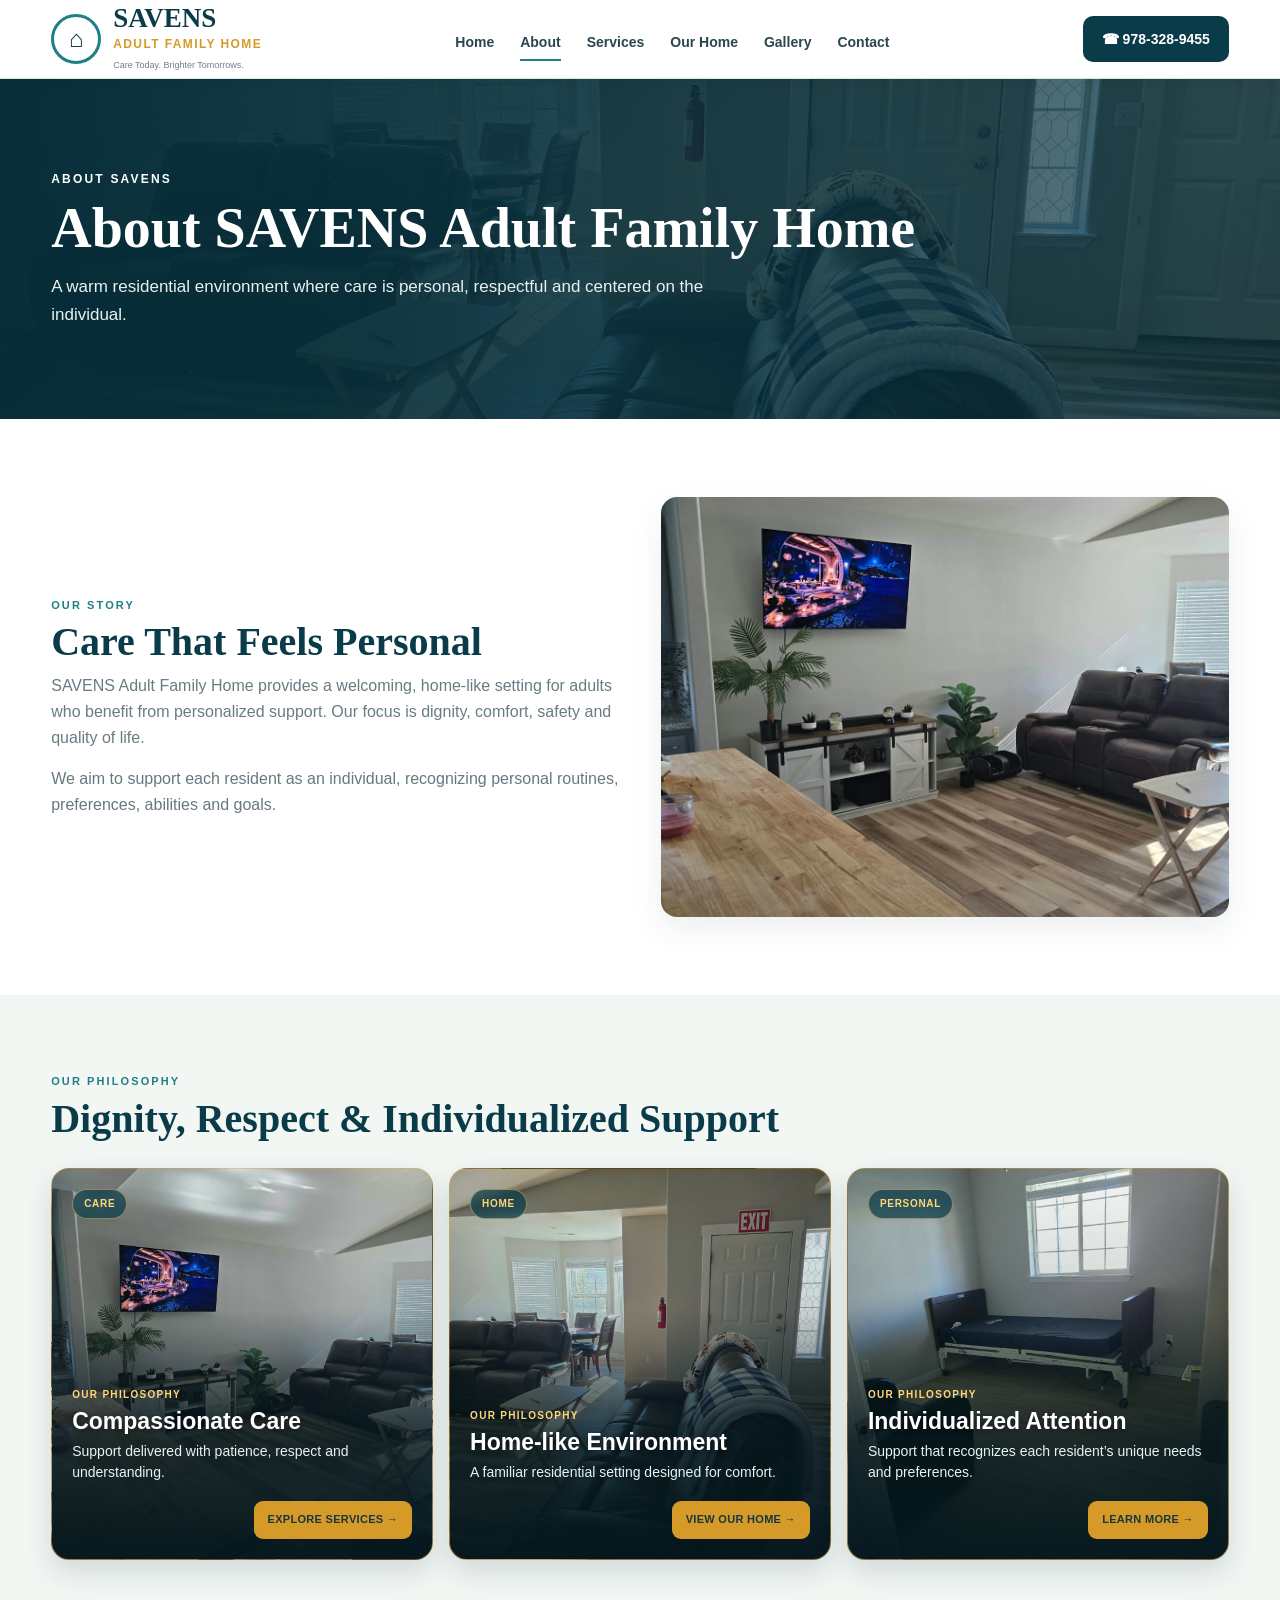
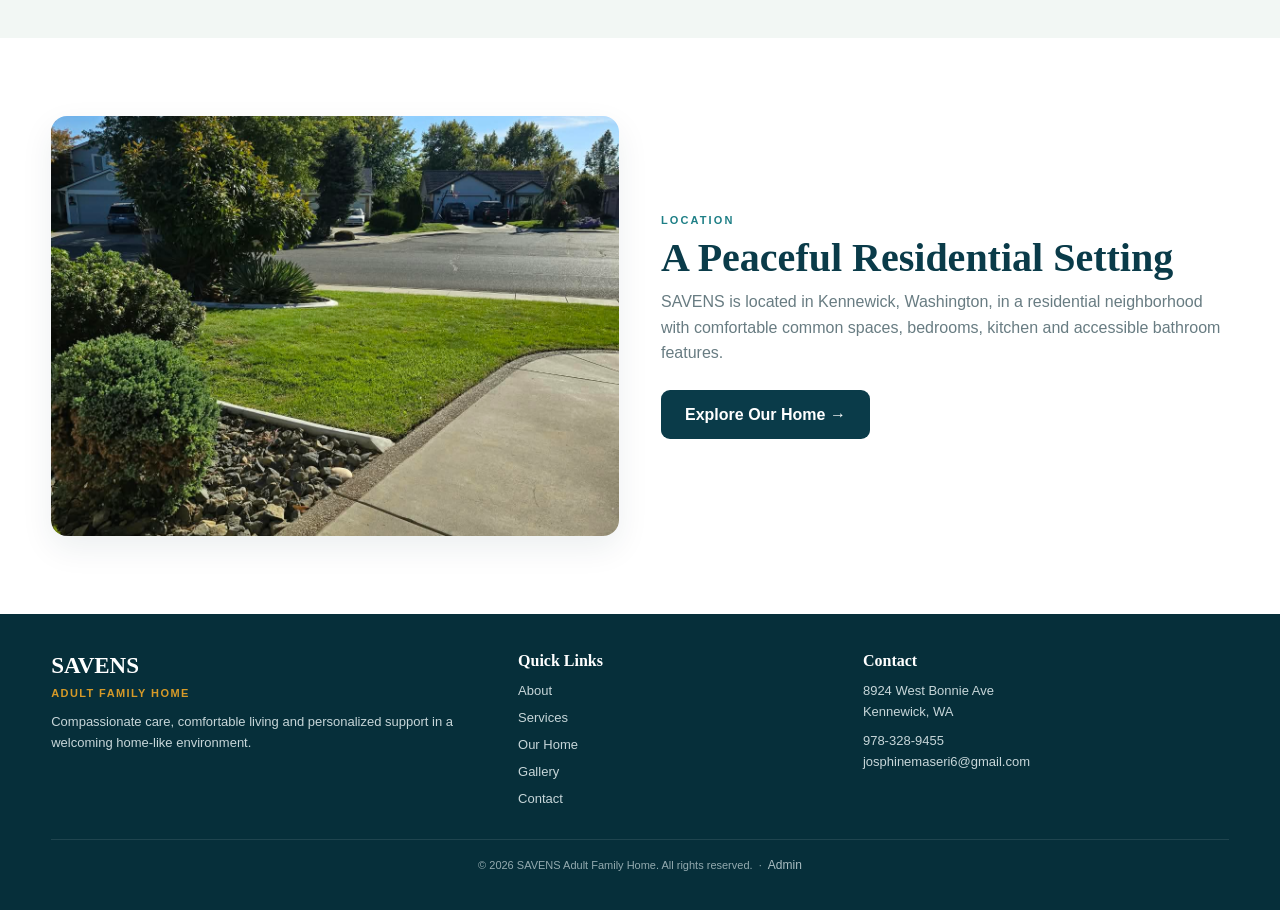
==== about.html @ 9e2a3fd5 "Add files via upload" ====
<!DOCTYPE html><html lang="en"><head><meta charset="UTF-8"><meta name="viewport" content="width=device-width,initial-scale=1.0"><title>About | SAVENS Adult Family Home</title><meta name="description" content="SAVENS Adult Family Home in Kennewick, Washington."><link rel="stylesheet" href="style.css"></head><body><header class="site-header"><div class="container navbar"><a class="brand" href="index.html"><div class="brand-mark">⌂</div><div><strong>SAVENS</strong><span>ADULT FAMILY HOME</span><small>Care Today. Brighter Tomorrows.</small></div></a><button class="menu-btn" id="menuBtn" aria-label="Open menu">☰</button><nav class="main-nav" id="mainNav"><a href="index.html" class="">Home</a><a href="about.html" class="active">About</a><a href="services.html" class="">Services</a><a href="our-home.html" class="">Our Home</a><a href="gallery.html" class="">Gallery</a><a href="contact.html" class="">Contact</a></nav><a class="call-btn" href="tel:+19783289455">☎ 978-328-9455</a></div></header>
<section class="page-hero"><img src="images/living-room-wide.jpg" alt="SAVENS living area"><div class="container"><div class="kicker">ABOUT SAVENS</div><h1>About SAVENS Adult Family Home</h1><p>A warm residential environment where care is personal, respectful and centered on the individual.</p></div></section>
<section class="section"><div class="container grid-2"><div><div class="eyebrow">Our Story</div><h2>Care That Feels Personal</h2><p class="lead">SAVENS Adult Family Home provides a welcoming, home-like setting for adults who benefit from personalized support. Our focus is dignity, comfort, safety and quality of life.</p><p style="margin-top:16px;color:#65797f">We aim to support each resident as an individual, recognizing personal routines, preferences, abilities and goals.</p></div><div class="photo-card"><img src="images/living-room-main.jpg" alt="Living room"></div></div></section>
<section class="section section-soft"><div class="container"><div class="eyebrow">Our Philosophy</div><h2>Dignity, Respect & Individualized Support</h2>
<div class="ticket-card-grid three">

  <a class="ticket-photo-card" href="services.html"
     style="background-image:url('images/living-room-main.jpg')">
    <div class="ticket-card-overlay">
      <div class="ticket-badge">CARE</div>
      <div class="ticket-content">
        <span class="ticket-kicker">OUR PHILOSOPHY</span>
        <h3>Compassionate Care</h3>
        <p>Support delivered with patience, respect and understanding.</p>
      </div>
      <span class="ticket-button">EXPLORE SERVICES →</span>
    </div>
  </a>

  <a class="ticket-photo-card" href="our-home.html"
     style="background-image:url('images/living-room-wide.jpg')">
    <div class="ticket-card-overlay">
      <div class="ticket-badge">HOME</div>
      <div class="ticket-content">
        <span class="ticket-kicker">OUR PHILOSOPHY</span>
        <h3>Home-like Environment</h3>
        <p>A familiar residential setting designed for comfort.</p>
      </div>
      <span class="ticket-button">VIEW OUR HOME →</span>
    </div>
  </a>

  <a class="ticket-photo-card" href="about.html"
     style="background-image:url('images/private-room.jpg')">
    <div class="ticket-card-overlay">
      <div class="ticket-badge">PERSONAL</div>
      <div class="ticket-content">
        <span class="ticket-kicker">OUR PHILOSOPHY</span>
        <h3>Individualized Attention</h3>
        <p>Support that recognizes each resident’s unique needs and preferences.</p>
      </div>
      <span class="ticket-button">LEARN MORE →</span>
    </div>
  </a>

</div></div></section>
<section class="section"><div class="container grid-2"><div class="photo-card"><img src="images/neighborhood.jpg" alt="Neighborhood"></div><div><div class="eyebrow">Location</div><h2>A Peaceful Residential Setting</h2><p class="lead">SAVENS is located in Kennewick, Washington, in a residential neighborhood with comfortable common spaces, bedrooms, kitchen and accessible bathroom features.</p><div class="actions"><a class="btn btn-dark" href="our-home.html">Explore Our Home →</a></div></div></div></section>
<footer><div class="container"><div class="footer-grid"><div><strong>SAVENS</strong><div class="accent">ADULT FAMILY HOME</div><p style="margin-top:10px">Compassionate care, comfortable living and personalized support in a welcoming home-like environment.</p></div><div class="footer-links"><strong style="font-size:16px;margin-bottom:8px">Quick Links</strong><a href="about.html">About</a><a href="services.html">Services</a><a href="our-home.html">Our Home</a><a href="gallery.html">Gallery</a><a href="contact.html">Contact</a></div><div><strong style="font-size:16px;margin-bottom:8px">Contact</strong><p>8924 West Bonnie Ave<br>Kennewick, WA</p><p style="margin-top:8px"><a href="tel:+19783289455">978-328-9455</a></p><p><a href="mailto:josphinemaseri6@gmail.com">josphinemaseri6@gmail.com</a></p></div></div><div class="footer-bottom">© 2026 SAVENS Adult Family Home. All rights reserved. &nbsp;·&nbsp; <a class="admin-link" href="admin.html">Admin</a></div></div></footer><script src="script.js"></script></body></html>
---- style.css ----
:root{--navy:#0a3b49;--navy2:#062f3a;--teal:#1e7f86;--mint:#e2f3eb;--gold:#d69a28;--cream:#fbf8f1;--soft:#f2f7f4;--ink:#1e3b44;--muted:#687c82;--line:#dce6e3;--white:#fff;--shadow:0 12px 32px rgba(14,50,59,.08)}
*{box-sizing:border-box;margin:0;padding:0}html{scroll-behavior:smooth}body{font-family:Arial,Helvetica,sans-serif;color:var(--ink);background:#fff;line-height:1.6}img{display:block;width:100%}a{text-decoration:none;color:inherit}.container{width:min(1180px,92%);margin:auto}
.site-header{position:sticky;top:0;z-index:1000;background:rgba(255,255,255,.98);border-bottom:1px solid var(--line);box-shadow:0 2px 12px rgba(0,0,0,.04)}.navbar{min-height:78px;display:flex;align-items:center;justify-content:space-between;gap:22px}.brand{display:flex;align-items:center;gap:12px}.brand-mark{width:50px;height:50px;border:3px solid var(--teal);border-radius:50%;display:grid;place-items:center;color:var(--navy);font-size:24px}.brand strong{display:block;font-family:Georgia,serif;color:var(--navy);font-size:27px;line-height:1}.brand span{display:block;color:var(--gold);font-size:12px;font-weight:900;letter-spacing:1.4px;margin-top:3px}.brand small{display:block;color:#708087;font-size:9px;margin-top:4px}.main-nav{display:flex;align-items:center;gap:26px}.main-nav a{font-size:14px;font-weight:800;color:#29464f;position:relative;padding:28px 0 22px}.main-nav a:after{content:"";position:absolute;left:0;right:0;bottom:14px;height:2px;background:var(--teal);transform:scaleX(0);transition:.2s}.main-nav a:hover:after,.main-nav a.active:after{transform:scaleX(1)}.call-btn{background:var(--navy);color:#fff;padding:12px 19px;border-radius:10px;font-size:14px;font-weight:800;white-space:nowrap}.menu-btn{display:none;border:0;background:transparent;font-size:29px;color:var(--navy);cursor:pointer}
.hero{position:relative;min-height:545px;overflow:hidden;background:#d7e7e2}.hero>img{position:absolute;inset:0;height:100%;object-fit:cover}.hero:after{content:"";position:absolute;inset:0;background:linear-gradient(90deg,rgba(7,49,61,.97) 0%,rgba(7,54,66,.90) 34%,rgba(7,54,66,.44) 58%,rgba(7,54,66,.05) 100%)}.hero-inner{position:relative;z-index:2;min-height:545px;display:flex;align-items:center}.hero-copy{width:min(600px,100%);color:#fff;padding:65px 0}.kicker{font-size:12px;letter-spacing:2.2px;font-weight:900;text-transform:uppercase;margin-bottom:11px}.kicker span{color:var(--gold)}.hero h1,.page-hero h1{font-family:Georgia,serif;font-size:56px;line-height:1.02;margin-bottom:16px}.hero h1 em{font-style:normal;color:var(--gold)}.hero p{font-size:18px;color:#eef6f7;max-width:520px}.hero-location{font-weight:800;margin-top:10px}.actions{display:flex;gap:14px;flex-wrap:wrap;margin-top:24px}.btn{display:inline-flex;align-items:center;justify-content:center;min-height:48px;padding:12px 24px;border-radius:9px;font-weight:800}.btn-gold{background:var(--gold);color:#173a44}.btn-outline{border:2px solid rgba(255,255,255,.9);color:#fff}.btn-dark{background:var(--navy);color:#fff}.hero-points{display:flex;gap:24px;flex-wrap:wrap;margin-top:30px}.hero-point{display:flex;align-items:center;gap:9px;font-size:13px;font-weight:800;line-height:1.15}.hero-point i{font-style:normal;width:42px;height:42px;border:2px solid rgba(255,255,255,.75);border-radius:50%;display:grid;place-items:center}
.page-hero{position:relative;min-height:340px;display:flex;align-items:center;color:#fff;overflow:hidden;background:var(--navy)}.page-hero img{position:absolute;inset:0;height:100%;object-fit:cover;opacity:.5}.page-hero:after{content:"";position:absolute;inset:0;background:linear-gradient(90deg,rgba(6,45,56,.97),rgba(6,45,56,.75),rgba(6,45,56,.25))}.page-hero .container{position:relative;z-index:2}.page-hero p{max-width:680px;font-size:17px;color:#e8f1f2}
.section{padding:78px 0}.section-soft{background:var(--soft)}.section-cream{background:var(--cream)}.eyebrow{font-size:11px;letter-spacing:2.1px;color:var(--teal);font-weight:900;text-transform:uppercase;margin-bottom:6px}h2{font-family:Georgia,serif;color:var(--navy);font-size:40px;line-height:1.08;margin-bottom:10px}.lead{color:var(--muted);font-size:16px;max-width:740px}
.grid-2{display:grid;grid-template-columns:1fr 1fr;gap:42px;align-items:center}.grid-3{display:grid;grid-template-columns:repeat(3,1fr);gap:18px}.grid-4{display:grid;grid-template-columns:repeat(4,1fr);gap:16px}.card{border:1px solid var(--line);background:#fff;border-radius:14px;padding:23px;box-shadow:var(--shadow)}.card h3{color:var(--navy);font-size:18px;margin:10px 0 6px}.card p{font-size:14px;color:#6b7d83}.icon{width:44px;height:44px;border-radius:50%;background:var(--mint);display:grid;place-items:center}.photo-card{overflow:hidden;border-radius:16px;box-shadow:var(--shadow)}.photo-card img{height:420px;object-fit:cover}.photo-grid{display:grid;grid-template-columns:repeat(3,1fr);gap:14px;margin-top:28px}.photo-grid figure{background:#fff;border:1px solid var(--line);border-radius:12px;overflow:hidden;box-shadow:0 6px 18px rgba(15,55,63,.05)}.photo-grid img{height:240px;object-fit:cover}.photo-grid figcaption{padding:10px 12px;font-size:13px;font-weight:800;color:#38545c}
.preview-grid{display:grid;grid-template-columns:repeat(5,1fr);gap:10px;margin-top:24px}.preview-grid figure{background:#fff;border:1px solid var(--line);border-radius:10px;overflow:hidden}.preview-grid img{height:175px;object-fit:cover}.preview-grid figcaption{text-align:center;padding:8px;font-size:12px;font-weight:800}
.service-list{display:grid;gap:18px;margin-top:28px}.service-row{display:grid;grid-template-columns:290px 1fr;gap:26px;align-items:center;background:#fff;border:1px solid var(--line);border-radius:14px;overflow:hidden;box-shadow:var(--shadow)}.service-row img{height:220px;object-fit:cover}.service-row .copy{padding:22px 26px 22px 0}.service-row h3{color:var(--navy);font-size:22px;margin-bottom:7px}.service-row p{color:#65797f}
.cta{background:var(--navy);color:#fff;padding:48px 0}.cta .container{display:flex;justify-content:space-between;gap:30px;align-items:center}.cta h2{color:#fff;margin:0;font-size:34px}.cta p{color:#dbe8ea;max-width:640px}
.contact-wrap{display:grid;grid-template-columns:.8fr 1.2fr}.contact-info{background:#0a4350;color:#fff;padding:58px max(5%,calc((100vw - 1180px)/2)) 58px 5%}.contact-info h2{color:#fff}.contact-info p{color:#d8e5e7;margin-bottom:22px}.contact-line{display:flex;gap:10px;margin:13px 0;align-items:flex-start}.contact-form{background:#f5faf8;padding:58px 5%}.form-row{display:grid;grid-template-columns:1fr 1fr;gap:12px}.form-group{margin-bottom:12px}label{display:block;font-size:11px;font-weight:800;color:#50666d;margin-bottom:4px}input,textarea{width:100%;padding:12px;border:1px solid #d5e1de;border-radius:6px;background:#fff;font:inherit}textarea{min-height:120px;resize:vertical}.submit{width:100%;border:0;background:var(--teal);color:#fff;padding:13px;border-radius:7px;font-weight:800;cursor:pointer}.map{margin-top:18px;border-radius:12px;overflow:hidden;border:1px solid var(--line);height:250px}.map iframe{width:100%;height:100%;border:0}
footer{background:var(--navy2);color:#d6e4e6;padding:34px 0}.footer-grid{display:grid;grid-template-columns:1.4fr 1fr 1.2fr;gap:40px}footer strong{display:block;color:#fff;font-family:Georgia,serif;font-size:23px}footer .accent{color:var(--gold);font-size:11px;font-weight:900;letter-spacing:1.4px}footer p,footer a{font-size:13px;color:#c7d6d9}.footer-links a{display:block;margin:6px 0}.footer-bottom{margin-top:24px;padding-top:16px;border-top:1px solid rgba(255,255,255,.1);font-size:11px;text-align:center;color:#93aaaf}
@media(max-width:900px){.menu-btn{display:block}.call-btn{display:none}.main-nav{display:none;position:absolute;top:78px;left:0;right:0;background:#fff;padding:10px 5%;flex-direction:column;align-items:stretch;gap:0;box-shadow:0 10px 20px rgba(0,0,0,.08)}.main-nav.open{display:flex}.main-nav a{padding:13px 0;border-bottom:1px solid #edf2ef}.main-nav a:after{display:none}.hero{min-height:650px}.hero-inner{min-height:650px;align-items:flex-end}.hero:after{background:linear-gradient(0deg,rgba(7,49,61,.98) 0%,rgba(7,49,61,.96) 48%,rgba(7,49,61,.25) 78%)}.hero-copy{padding:270px 0 45px}.hero h1,.page-hero h1{font-size:44px}.grid-2,.contact-wrap{grid-template-columns:1fr}.grid-3,.grid-4,.preview-grid,.photo-grid{grid-template-columns:repeat(2,1fr)}.service-row{grid-template-columns:1fr}.service-row .copy{padding:0 22px 22px}.cta .container{display:block}.cta .btn{margin-top:18px}.footer-grid{grid-template-columns:1fr}}
@media(max-width:560px){.brand small{display:none}.brand strong{font-size:23px}.brand span{font-size:10px}.hero h1,.page-hero h1{font-size:37px}h2{font-size:32px}.actions{flex-direction:column}.actions .btn{width:100%}.grid-3,.grid-4,.preview-grid,.photo-grid,.form-row{grid-template-columns:1fr}.preview-grid img,.photo-grid img{height:230px}}


/* ===== Interactive navigation cards and image lightbox ===== */
.interactive-card{
  cursor:pointer;
  transition:transform .22s ease, box-shadow .22s ease, border-color .22s ease, background .22s ease;
}
.interactive-card:hover{
  transform:translateY(-5px);
  box-shadow:0 16px 34px rgba(14,50,59,.12);
  border-color:rgba(30,127,134,.38);
}
.interactive-card:focus-visible{
  outline:3px solid var(--gold);
  outline-offset:4px;
}
.card-action{
  display:inline-block;
  margin-top:12px;
  color:var(--teal);
  font-size:12px;
  font-weight:800;
}
.why-section{background:var(--navy);color:#fff}
.why-eyebrow{color:#8fdabf}
.why-title{color:#fff}
.why-lead{color:#dbe8ea;max-width:760px}
.why-grid{display:grid;grid-template-columns:repeat(4,1fr);gap:18px;margin-top:30px}
.why-card{
  border:1px solid rgba(255,255,255,.15);
  background:rgba(255,255,255,.07);
  border-radius:14px;
  padding:26px;
}
.why-card:hover{background:rgba(255,255,255,.11)}
.why-card h3{font-size:18px;margin:10px 0 6px;color:#fff}
.why-card p{font-size:14px;color:#d7e5e8}
.why-card .card-action{color:#9de2c8}
.why-icon{font-size:22px}
.image-open{
  position:relative;
  width:100%;
  border:0;
  padding:0;
  background:transparent;
  cursor:zoom-in;
  display:block;
}
.image-open img{width:100%}
.image-zoom{
  position:absolute;
  right:10px;
  bottom:10px;
  background:rgba(6,47,58,.88);
  color:#fff;
  padding:7px 10px;
  border-radius:18px;
  font-size:11px;
  font-weight:800;
}
.lightbox{
  position:fixed;
  inset:0;
  z-index:5000;
  display:none;
  align-items:center;
  justify-content:center;
  padding:24px;
  background:rgba(3,22,27,.92);
}
.lightbox.open{display:flex}
.lightbox-dialog{position:relative;max-width:min(1100px,94vw);max-height:90vh}
.lightbox img{max-width:100%;max-height:80vh;object-fit:contain;border-radius:10px}
.lightbox-caption{color:#fff;text-align:center;margin-top:10px;font-weight:700}
.lightbox-close,.lightbox-prev,.lightbox-next{
  position:absolute;
  border:0;
  background:rgba(255,255,255,.94);
  color:var(--navy);
  width:44px;height:44px;border-radius:50%;
  font-size:22px;font-weight:800;cursor:pointer;
}
.lightbox-close{right:0;top:-54px}
.lightbox-prev{left:-58px;top:46%}
.lightbox-next{right:-58px;top:46%}
.admin-link{opacity:.85;font-size:12px}
@media(max-width:900px){.why-grid{grid-template-columns:repeat(2,1fr)}}
@media(max-width:560px){
  .why-grid{grid-template-columns:1fr}
  .lightbox-prev{left:4px}.lightbox-next{right:4px}
}


/* ===== Full-photo clickable SAVENS cards ===== */
.service-photo-grid{
  display:grid;
  grid-template-columns:repeat(2,minmax(0,1fr));
  gap:16px;
  margin-top:24px;
}
.service-photo-card,
.why-photo-card{
  position:relative;
  display:block;
  min-height:280px;
  border-radius:16px;
  overflow:hidden;
  background-size:cover;
  background-position:center;
  border:1px solid rgba(12,59,73,.14);
  box-shadow:0 10px 30px rgba(10,45,54,.10);
  text-decoration:none;
  color:#fff;
  isolation:isolate;
  transition:transform .25s ease,box-shadow .25s ease,border-color .25s ease;
}
.service-photo-card::before,
.why-photo-card::before{
  content:"";
  position:absolute;
  inset:0;
  background:linear-gradient(
    180deg,
    rgba(5,31,38,.04) 10%,
    rgba(5,31,38,.32) 48%,
    rgba(4,27,34,.92) 100%
  );
  z-index:-1;
}
.service-photo-card:hover,
.why-photo-card:hover{
  transform:translateY(-5px);
  box-shadow:0 18px 38px rgba(10,45,54,.18);
  border-color:rgba(214,154,40,.60);
}
.service-photo-card:focus-visible,
.why-photo-card:focus-visible{
  outline:3px solid var(--gold);
  outline-offset:4px;
}
.service-photo-overlay,
.why-photo-overlay{
  min-height:280px;
  padding:24px;
  display:flex;
  flex-direction:column;
  justify-content:flex-end;
  gap:8px;
}
.service-photo-kicker,
.why-photo-kicker{
  color:#ffd777;
  font-size:10px;
  letter-spacing:1.4px;
  font-weight:900;
}
.service-photo-card h3,
.why-photo-card h3{
  color:#fff;
  font-size:20px;
  line-height:1.18;
  margin:0;
  text-shadow:0 1px 4px rgba(0,0,0,.35);
}
.service-photo-card p,
.why-photo-card p{
  color:#eef6f7;
  font-size:13px;
  line-height:1.5;
  max-width:95%;
}
.service-photo-link{
  display:inline-flex;
  align-items:center;
  margin-top:4px;
  color:#fff;
  font-size:12px;
  font-weight:900;
  letter-spacing:.2px;
}
.why-photo-grid{
  display:grid;
  grid-template-columns:repeat(4,minmax(0,1fr));
  gap:16px;
  margin-top:30px;
}
.why-photo-card{
  min-height:320px;
}
.why-photo-overlay{
  min-height:320px;
}
@media(max-width:900px){
  .service-photo-grid{grid-template-columns:1fr 1fr}
  .why-photo-grid{grid-template-columns:1fr 1fr}
}
@media(max-width:560px){
  .service-photo-grid,
  .why-photo-grid{grid-template-columns:1fr}
  .service-photo-card,
  .service-photo-overlay,
  .why-photo-card,
  .why-photo-overlay{min-height:300px}
}


/* ===== Ticket-style full-photo SAVENS cards ===== */
.ticket-card-grid{
  display:grid;
  gap:16px;
  margin-top:28px;
}
.ticket-card-grid.three{
  grid-template-columns:repeat(3,minmax(0,1fr));
}
.ticket-photo-card{
  position:relative;
  display:block;
  min-height:390px;
  overflow:hidden;
  border-radius:18px;
  background-size:cover;
  background-position:center;
  color:#fff;
  text-decoration:none;
  border:1px solid rgba(214,154,40,.38);
  box-shadow:0 12px 28px rgba(7,38,45,.14);
  isolation:isolate;
  transition:transform .25s ease,box-shadow .25s ease,border-color .25s ease;
}
.ticket-photo-card::before{
  content:"";
  position:absolute;
  inset:0;
  background:
    linear-gradient(
      180deg,
      rgba(5,24,30,.04) 0%,
      rgba(5,24,30,.18) 36%,
      rgba(5,24,30,.84) 70%,
      rgba(5,24,30,.98) 100%
    );
  z-index:-1;
}
.ticket-photo-card:hover{
  transform:translateY(-6px);
  box-shadow:0 20px 42px rgba(7,38,45,.22);
  border-color:rgba(214,154,40,.75);
}
.ticket-photo-card:focus-visible{
  outline:3px solid var(--gold);
  outline-offset:4px;
}
.ticket-card-overlay{
  min-height:390px;
  padding:20px;
  display:flex;
  flex-direction:column;
  justify-content:flex-end;
}
.ticket-badge{
  align-self:flex-start;
  margin-bottom:auto;
  padding:6px 11px;
  border-radius:999px;
  border:1px solid rgba(255,215,119,.45);
  background:rgba(10,59,73,.72);
  color:#ffd777;
  font-size:10px;
  font-weight:900;
  letter-spacing:.7px;
  backdrop-filter:blur(3px);
}
.ticket-content{
  margin-top:120px;
}
.ticket-kicker{
  display:block;
  color:#ffd777;
  font-size:10px;
  font-weight:900;
  letter-spacing:1.3px;
  margin-bottom:5px;
}
.ticket-photo-card h3{
  color:#fff;
  font-size:23px;
  line-height:1.15;
  margin:0 0 7px;
  text-shadow:0 2px 6px rgba(0,0,0,.42);
}
.ticket-photo-card p{
  color:#e9f2f3;
  font-size:14px;
  line-height:1.5;
  margin:0;
}
.ticket-button{
  align-self:flex-end;
  margin-top:18px;
  padding:10px 14px;
  border-radius:9px;
  background:var(--gold);
  color:#163740;
  font-size:11px;
  font-weight:900;
  letter-spacing:.3px;
}
@media(max-width:900px){
  .ticket-card-grid.three{grid-template-columns:1fr 1fr}
}
@media(max-width:560px){
  .ticket-card-grid.three{grid-template-columns:1fr}
  .ticket-photo-card,.ticket-card-overlay{min-height:360px}
}
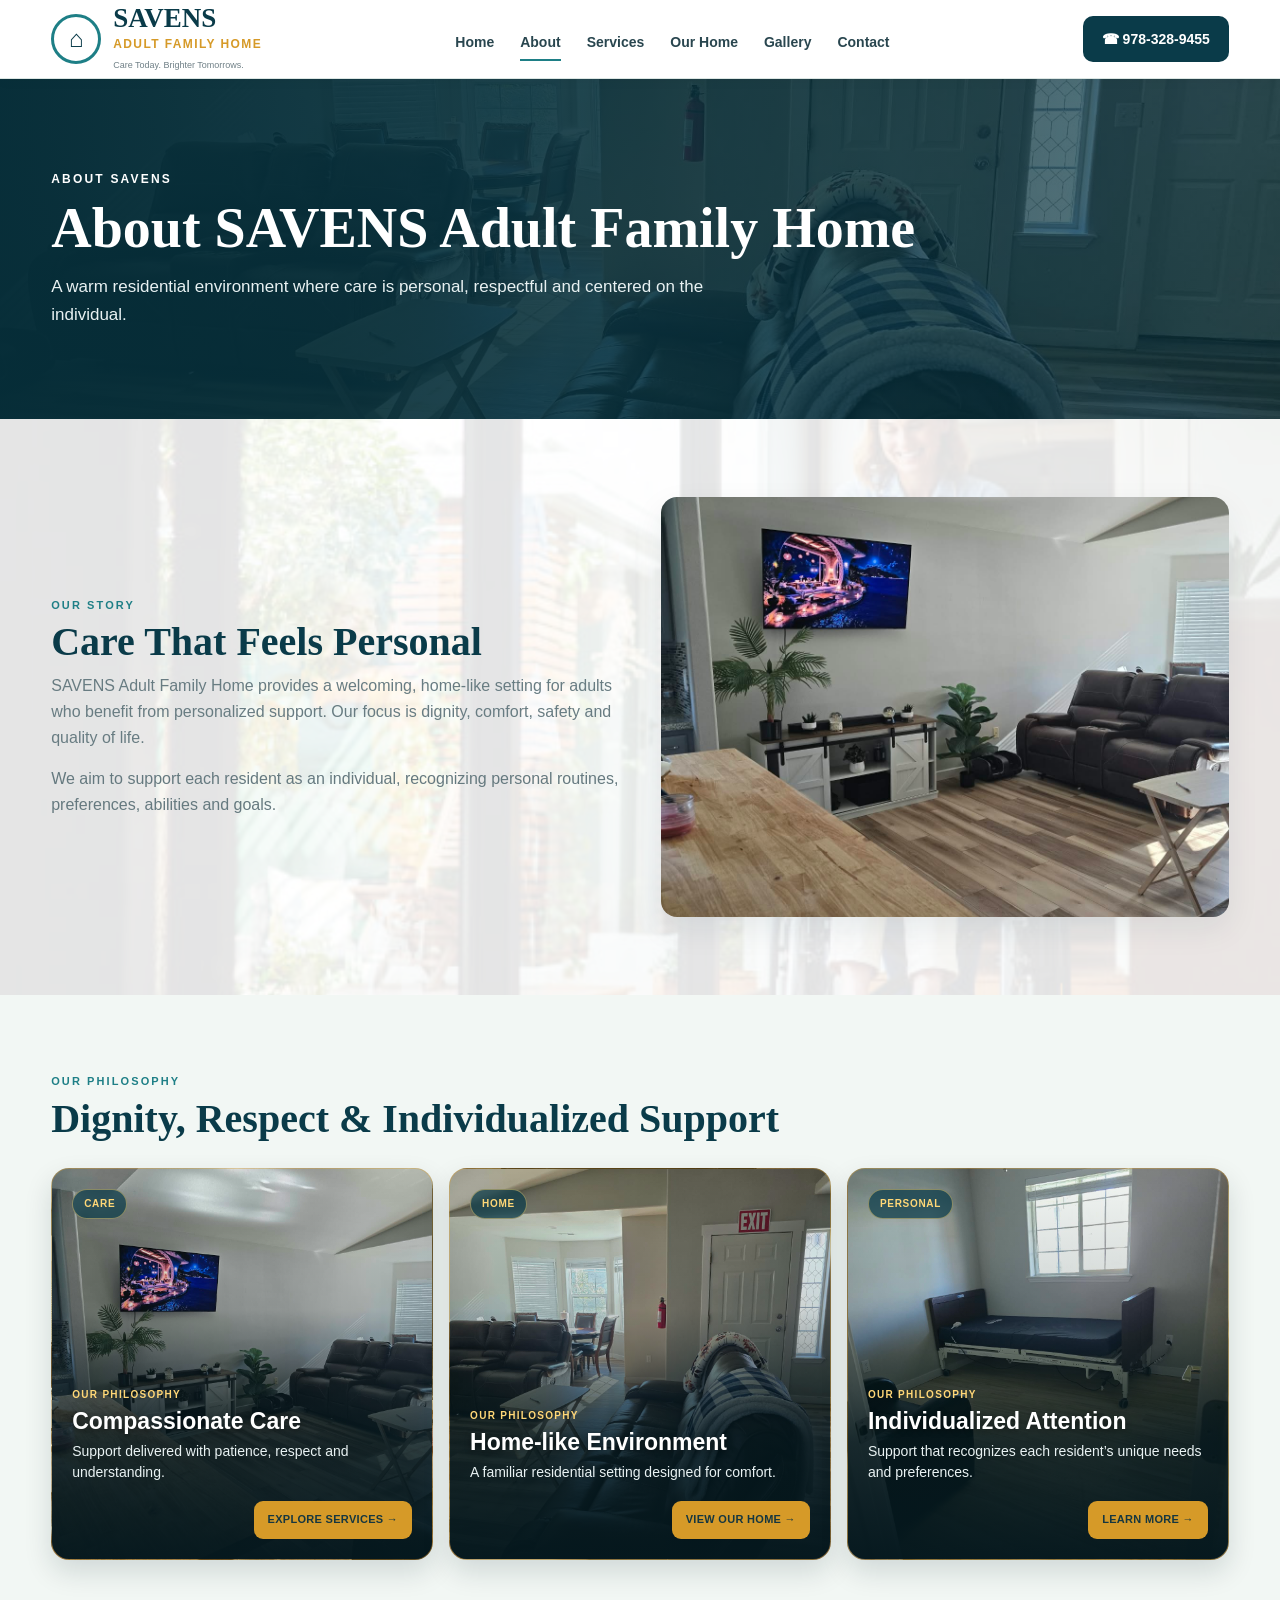
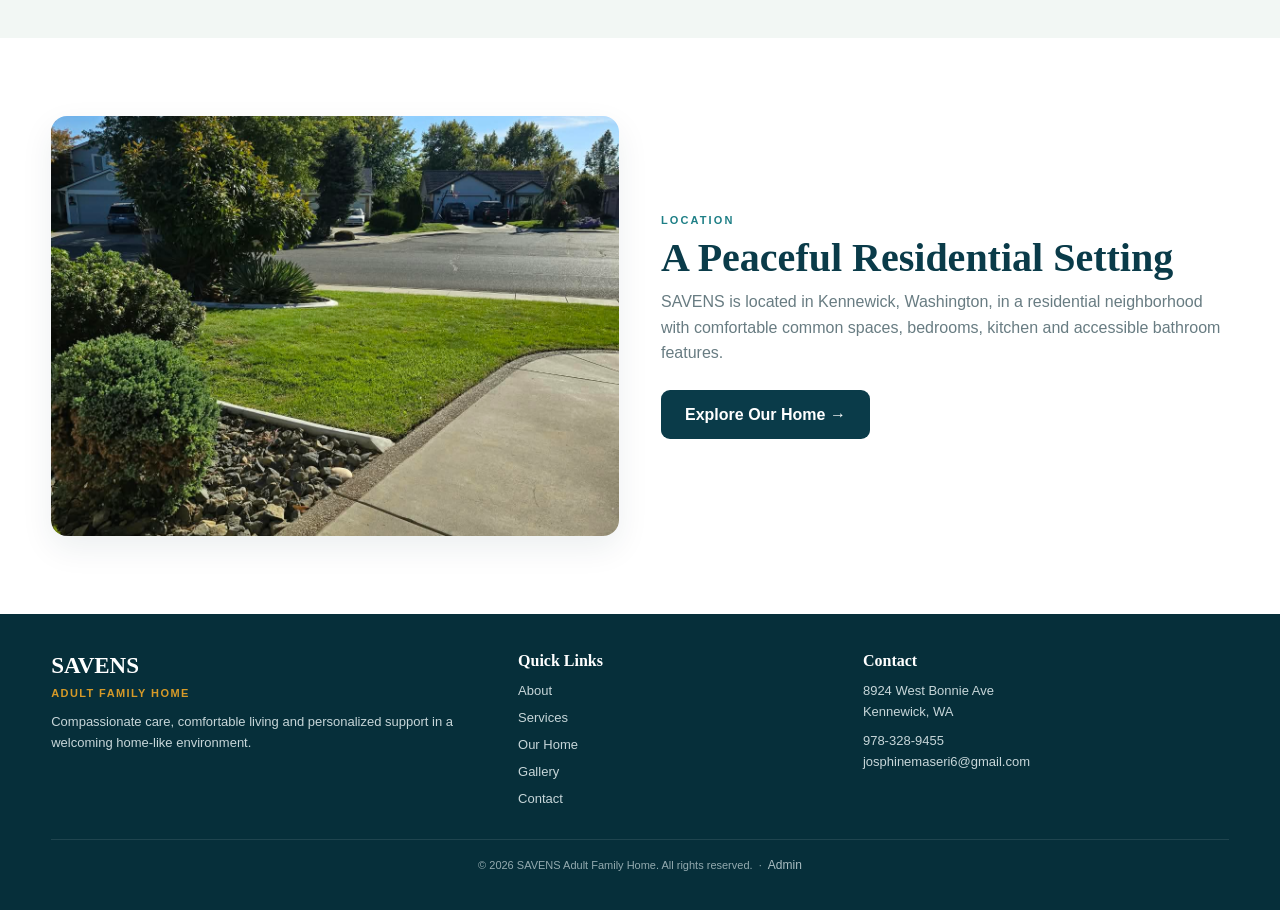
==== commit 99a1d192: "Add files via upload" ====
--- a/about.html
+++ b/about.html
@@ -1,6 +1,6 @@
 <!DOCTYPE html><html lang="en"><head><meta charset="UTF-8"><meta name="viewport" content="width=device-width,initial-scale=1.0"><title>About | SAVENS Adult Family Home</title><meta name="description" content="SAVENS Adult Family Home in Kennewick, Washington."><link rel="stylesheet" href="style.css"></head><body><header class="site-header"><div class="container navbar"><a class="brand" href="index.html"><div class="brand-mark">⌂</div><div><strong>SAVENS</strong><span>ADULT FAMILY HOME</span><small>Care Today. Brighter Tomorrows.</small></div></a><button class="menu-btn" id="menuBtn" aria-label="Open menu">☰</button><nav class="main-nav" id="mainNav"><a href="index.html" class="">Home</a><a href="about.html" class="active">About</a><a href="services.html" class="">Services</a><a href="our-home.html" class="">Our Home</a><a href="gallery.html" class="">Gallery</a><a href="contact.html" class="">Contact</a></nav><a class="call-btn" href="tel:+19783289455">☎ 978-328-9455</a></div></header>
 <section class="page-hero"><img src="images/living-room-wide.jpg" alt="SAVENS living area"><div class="container"><div class="kicker">ABOUT SAVENS</div><h1>About SAVENS Adult Family Home</h1><p>A warm residential environment where care is personal, respectful and centered on the individual.</p></div></section>
-<section class="section"><div class="container grid-2"><div><div class="eyebrow">Our Story</div><h2>Care That Feels Personal</h2><p class="lead">SAVENS Adult Family Home provides a welcoming, home-like setting for adults who benefit from personalized support. Our focus is dignity, comfort, safety and quality of life.</p><p style="margin-top:16px;color:#65797f">We aim to support each resident as an individual, recognizing personal routines, preferences, abilities and goals.</p></div><div class="photo-card"><img src="images/living-room-main.jpg" alt="Living room"></div></div></section>
+<section class="section photo-bg-section" style="background-image:url('images/care-wheelchair.jpg')"><div class="container grid-2"><div><div class="eyebrow">Our Story</div><h2>Care That Feels Personal</h2><p class="lead">SAVENS Adult Family Home provides a welcoming, home-like setting for adults who benefit from personalized support. Our focus is dignity, comfort, safety and quality of life.</p><p style="margin-top:16px;color:#65797f">We aim to support each resident as an individual, recognizing personal routines, preferences, abilities and goals.</p></div><div class="photo-card"><img src="images/living-room-main.jpg" alt="Living room"></div></div></section>
 <section class="section section-soft"><div class="container"><div class="eyebrow">Our Philosophy</div><h2>Dignity, Respect & Individualized Support</h2>
 <div class="ticket-card-grid three">
 
--- a/style.css
+++ b/style.css
@@ -328,3 +328,35 @@
   .ticket-card-grid.three{grid-template-columns:1fr}
   .ticket-photo-card,.ticket-card-overlay{min-height:360px}
 }
+
+
+/* ===== Care-photo section backgrounds ===== */
+.photo-bg-section{
+  position:relative;
+  isolation:isolate;
+  background-size:cover;
+  background-position:center;
+  background-repeat:no-repeat;
+}
+.photo-bg-section::before{
+  content:"";
+  position:absolute;
+  inset:0;
+  background:rgba(255,255,255,.88);
+  z-index:-1;
+}
+.photo-bg-section.soft-overlay::before{
+  background:rgba(242,247,244,.90);
+}
+.photo-bg-section.dark-overlay::before{
+  background:rgba(7,49,61,.78);
+}
+.photo-bg-section.dark-overlay h2,
+.photo-bg-section.dark-overlay h3,
+.photo-bg-section.dark-overlay .lead,
+.photo-bg-section.dark-overlay p{
+  color:#fff;
+}
+.photo-bg-section.dark-overlay .eyebrow{
+  color:#9de2c8;
+}
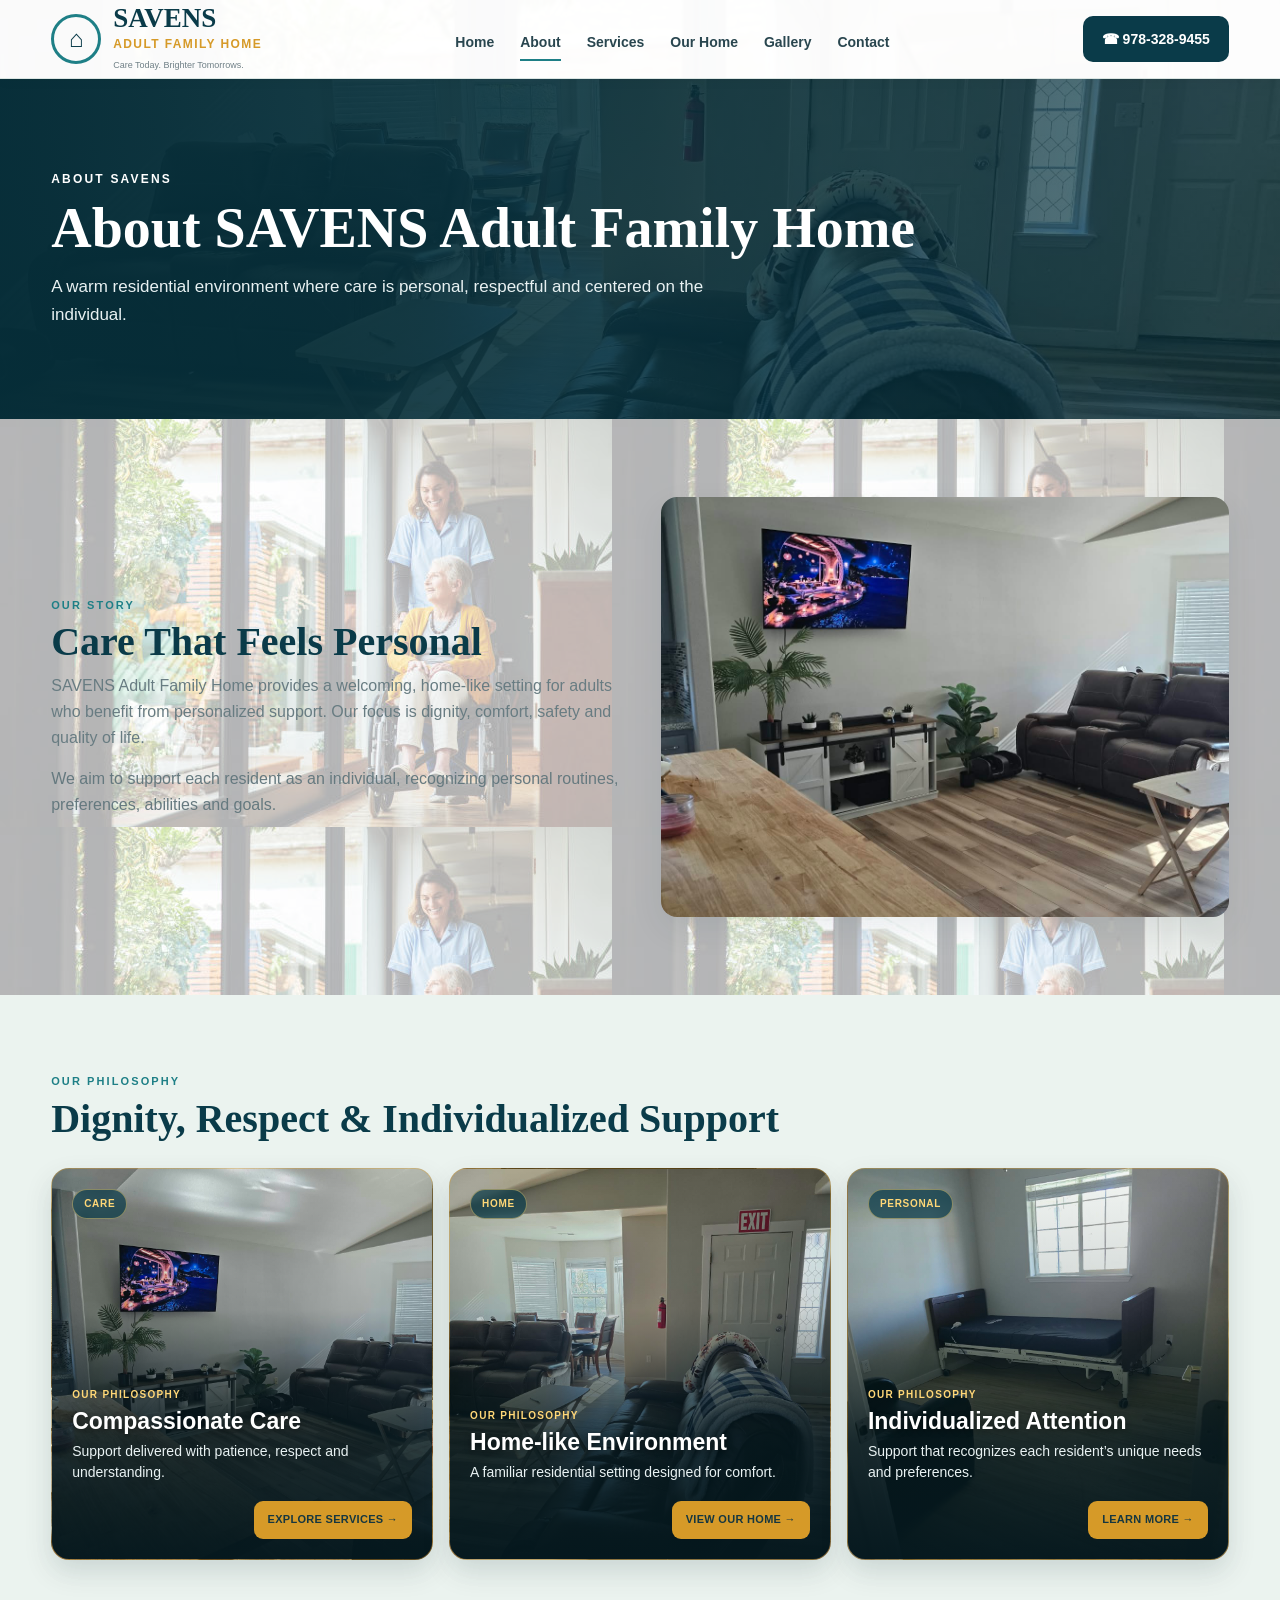
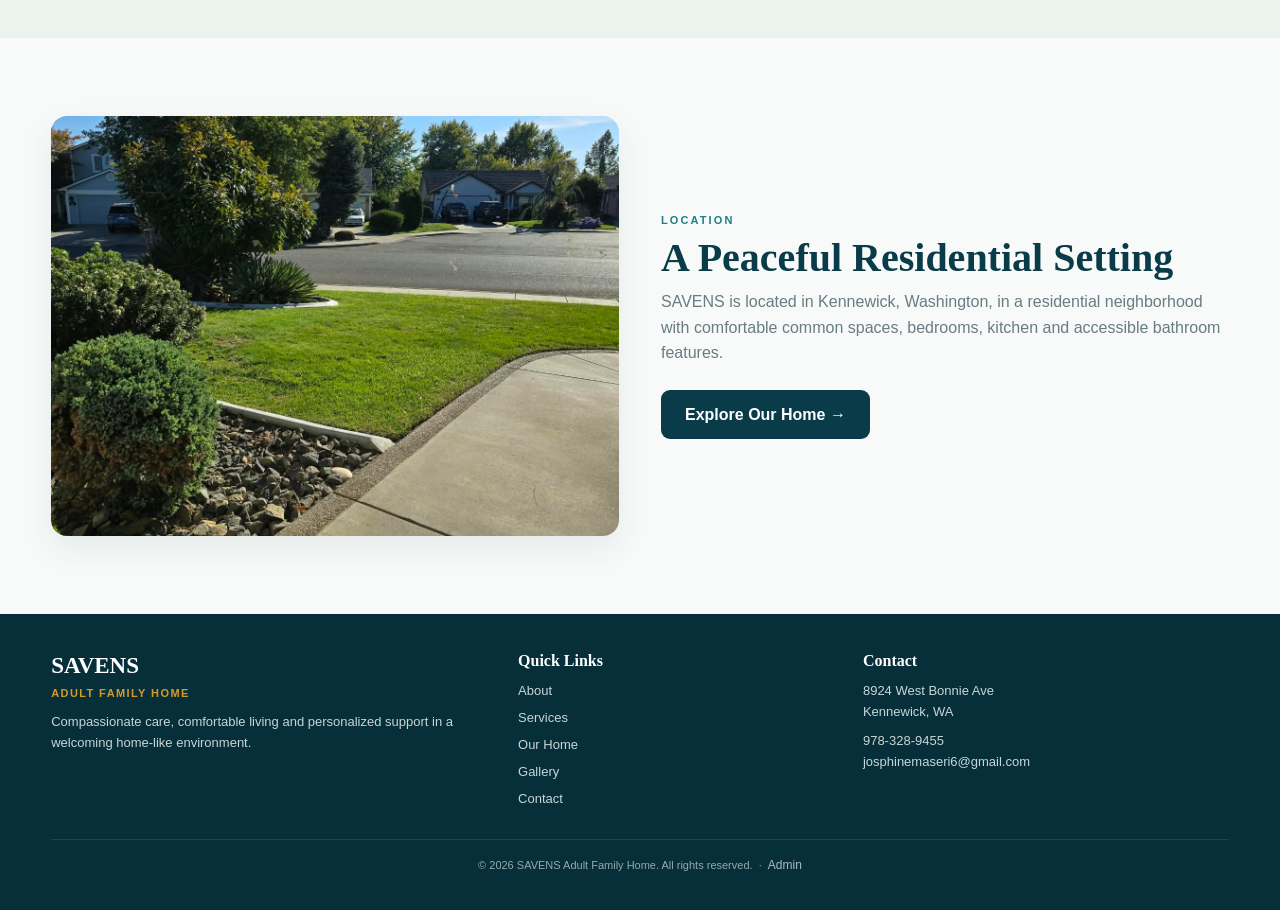
==== commit a87f5ccd: "Add files via upload" ====
--- a/about.html
+++ b/about.html
@@ -1,4 +1,4 @@
-<!DOCTYPE html><html lang="en"><head><meta charset="UTF-8"><meta name="viewport" content="width=device-width,initial-scale=1.0"><title>About | SAVENS Adult Family Home</title><meta name="description" content="SAVENS Adult Family Home in Kennewick, Washington."><link rel="stylesheet" href="style.css"></head><body><header class="site-header"><div class="container navbar"><a class="brand" href="index.html"><div class="brand-mark">⌂</div><div><strong>SAVENS</strong><span>ADULT FAMILY HOME</span><small>Care Today. Brighter Tomorrows.</small></div></a><button class="menu-btn" id="menuBtn" aria-label="Open menu">☰</button><nav class="main-nav" id="mainNav"><a href="index.html" class="">Home</a><a href="about.html" class="active">About</a><a href="services.html" class="">Services</a><a href="our-home.html" class="">Our Home</a><a href="gallery.html" class="">Gallery</a><a href="contact.html" class="">Contact</a></nav><a class="call-btn" href="tel:+19783289455">☎ 978-328-9455</a></div></header>
+<!DOCTYPE html><html lang="en"><head><meta charset="UTF-8"><meta name="viewport" content="width=device-width,initial-scale=1.0"><title>About | SAVENS Adult Family Home</title><meta name="description" content="SAVENS Adult Family Home in Kennewick, Washington."><link rel="stylesheet" href="style.css"></head><body class="about-bg"><header class="site-header"><div class="container navbar"><a class="brand" href="index.html"><div class="brand-mark">⌂</div><div><strong>SAVENS</strong><span>ADULT FAMILY HOME</span><small>Care Today. Brighter Tomorrows.</small></div></a><button class="menu-btn" id="menuBtn" aria-label="Open menu">☰</button><nav class="main-nav" id="mainNav"><a href="index.html" class="">Home</a><a href="about.html" class="active">About</a><a href="services.html" class="">Services</a><a href="our-home.html" class="">Our Home</a><a href="gallery.html" class="">Gallery</a><a href="contact.html" class="">Contact</a></nav><a class="call-btn" href="tel:+19783289455">☎ 978-328-9455</a></div></header>
 <section class="page-hero"><img src="images/living-room-wide.jpg" alt="SAVENS living area"><div class="container"><div class="kicker">ABOUT SAVENS</div><h1>About SAVENS Adult Family Home</h1><p>A warm residential environment where care is personal, respectful and centered on the individual.</p></div></section>
 <section class="section photo-bg-section" style="background-image:url('images/care-wheelchair.jpg')"><div class="container grid-2"><div><div class="eyebrow">Our Story</div><h2>Care That Feels Personal</h2><p class="lead">SAVENS Adult Family Home provides a welcoming, home-like setting for adults who benefit from personalized support. Our focus is dignity, comfort, safety and quality of life.</p><p style="margin-top:16px;color:#65797f">We aim to support each resident as an individual, recognizing personal routines, preferences, abilities and goals.</p></div><div class="photo-card"><img src="images/living-room-main.jpg" alt="Living room"></div></div></section>
 <section class="section section-soft"><div class="container"><div class="eyebrow">Our Philosophy</div><h2>Dignity, Respect & Individualized Support</h2>
--- a/style.css
+++ b/style.css
@@ -360,3 +360,64 @@
 .photo-bg-section.dark-overlay .eyebrow{
   color:#9de2c8;
 }
+
+
+/* ===== FULL-PAGE SAVENS PHOTO BACKGROUNDS ===== */
+body.home-bg,
+body.about-bg,
+body.services-bg,
+body.homecare-bg,
+body.gallery-bg,
+body.contact-bg{
+  background-size:cover;
+  background-position:center;
+  background-repeat:no-repeat;
+  background-attachment:fixed;
+}
+body.home-bg{background-image:url('images/care-outdoor.jpg')}
+body.about-bg{background-image:url('images/care-wheelchair.jpg')}
+body.services-bg{background-image:url('images/care-team.jpg')}
+body.homecare-bg{background-image:url('images/care-wheelchair.jpg')}
+body.gallery-bg{background-image:url('images/care-outdoor.jpg')}
+body.contact-bg{background-image:url('images/care-team.jpg')}
+
+/* Remove the large plain-white page bands and let the photo show through. */
+body.home-bg .section,
+body.about-bg .section,
+body.services-bg .section,
+body.homecare-bg .section,
+body.gallery-bg .section,
+body.contact-bg .section{
+  background:rgba(245,249,247,.78);
+  backdrop-filter:blur(1px);
+}
+body.home-bg .section-soft,
+body.about-bg .section-soft,
+body.services-bg .section-soft,
+body.homecare-bg .section-soft,
+body.gallery-bg .section-soft,
+body.contact-bg .section-soft{
+  background:rgba(230,240,235,.80);
+}
+body.home-bg .section-cream,
+body.about-bg .section-cream,
+body.services-bg .section-cream,
+body.homecare-bg .section-cream,
+body.gallery-bg .section-cream,
+body.contact-bg .section-cream{
+  background:rgba(250,245,234,.80);
+}
+
+/* Existing special photo sections should be slightly more transparent so the image is obvious. */
+.photo-bg-section::before{background:rgba(255,255,255,.66)}
+.photo-bg-section.soft-overlay::before{background:rgba(238,246,242,.70)}
+
+/* Keep individual text/content cards readable without creating giant white page blocks. */
+.card,
+.photo-grid figure,
+.preview-grid figure{
+  background:rgba(255,255,255,.92);
+}
+.contact-form{
+  background:rgba(245,250,248,.82);
+}
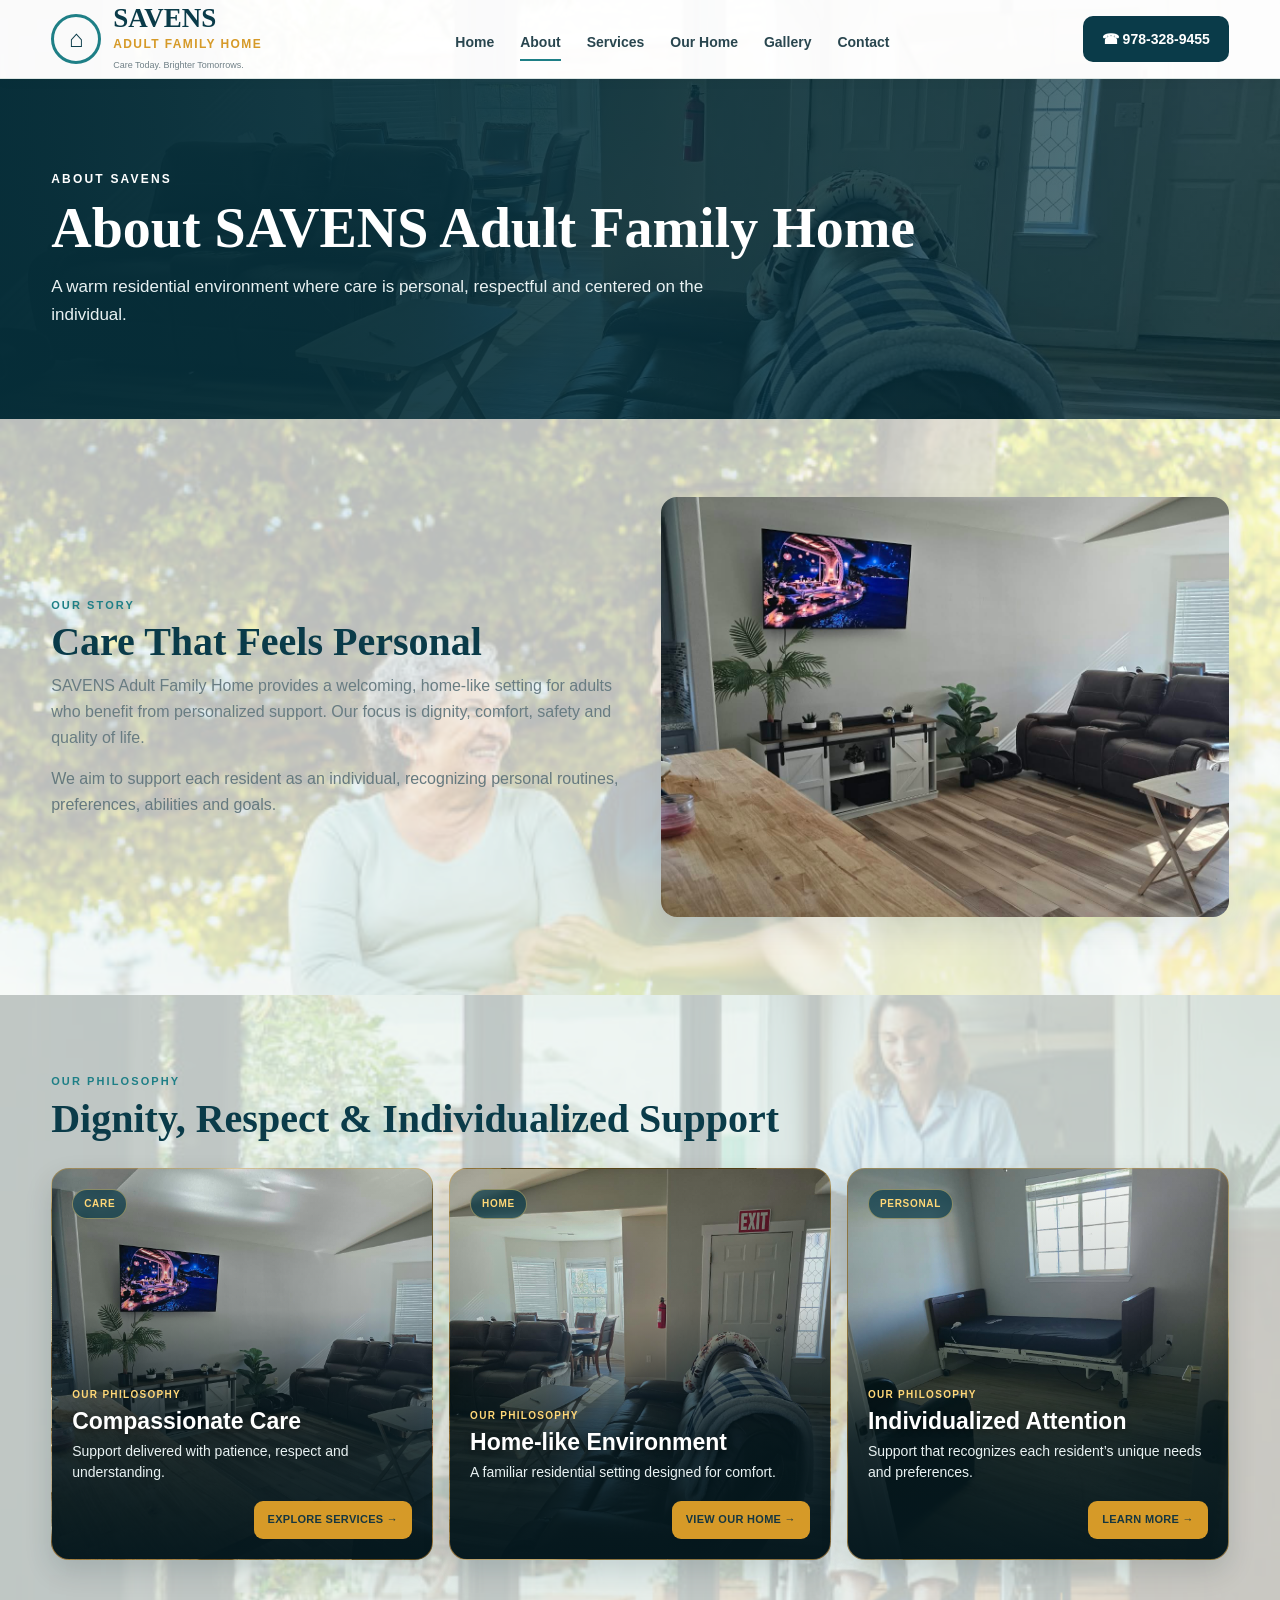
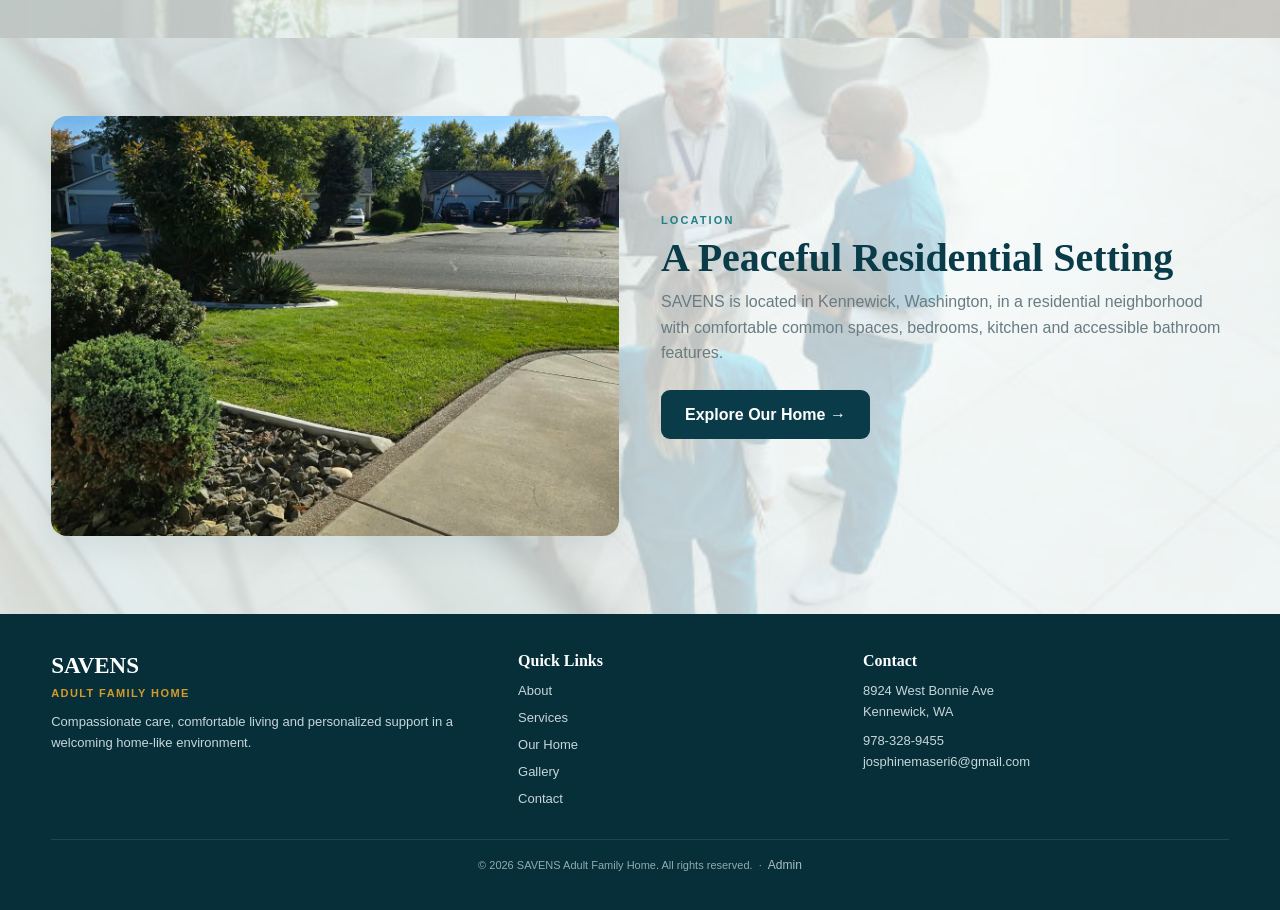
==== commit 80c530ec: "Add files via upload" ====
--- a/about.html
+++ b/about.html
@@ -1,7 +1,7 @@
 <!DOCTYPE html><html lang="en"><head><meta charset="UTF-8"><meta name="viewport" content="width=device-width,initial-scale=1.0"><title>About | SAVENS Adult Family Home</title><meta name="description" content="SAVENS Adult Family Home in Kennewick, Washington."><link rel="stylesheet" href="style.css"></head><body class="about-bg"><header class="site-header"><div class="container navbar"><a class="brand" href="index.html"><div class="brand-mark">⌂</div><div><strong>SAVENS</strong><span>ADULT FAMILY HOME</span><small>Care Today. Brighter Tomorrows.</small></div></a><button class="menu-btn" id="menuBtn" aria-label="Open menu">☰</button><nav class="main-nav" id="mainNav"><a href="index.html" class="">Home</a><a href="about.html" class="active">About</a><a href="services.html" class="">Services</a><a href="our-home.html" class="">Our Home</a><a href="gallery.html" class="">Gallery</a><a href="contact.html" class="">Contact</a></nav><a class="call-btn" href="tel:+19783289455">☎ 978-328-9455</a></div></header>
 <section class="page-hero"><img src="images/living-room-wide.jpg" alt="SAVENS living area"><div class="container"><div class="kicker">ABOUT SAVENS</div><h1>About SAVENS Adult Family Home</h1><p>A warm residential environment where care is personal, respectful and centered on the individual.</p></div></section>
-<section class="section photo-bg-section" style="background-image:url('images/care-wheelchair.jpg')"><div class="container grid-2"><div><div class="eyebrow">Our Story</div><h2>Care That Feels Personal</h2><p class="lead">SAVENS Adult Family Home provides a welcoming, home-like setting for adults who benefit from personalized support. Our focus is dignity, comfort, safety and quality of life.</p><p style="margin-top:16px;color:#65797f">We aim to support each resident as an individual, recognizing personal routines, preferences, abilities and goals.</p></div><div class="photo-card"><img src="images/living-room-main.jpg" alt="Living room"></div></div></section>
-<section class="section section-soft"><div class="container"><div class="eyebrow">Our Philosophy</div><h2>Dignity, Respect & Individualized Support</h2>
+<section class="section photo-bg-section full-image-section" style="background-image:url('images/care-wheelchair.jpg');background-image:url('images/care-outdoor.jpg')"><div class="container grid-2"><div><div class="eyebrow">Our Story</div><h2>Care That Feels Personal</h2><p class="lead">SAVENS Adult Family Home provides a welcoming, home-like setting for adults who benefit from personalized support. Our focus is dignity, comfort, safety and quality of life.</p><p style="margin-top:16px;color:#65797f">We aim to support each resident as an individual, recognizing personal routines, preferences, abilities and goals.</p></div><div class="photo-card"><img src="images/living-room-main.jpg" alt="Living room"></div></div></section>
+<section class="section section-soft full-image-section" style="background-image:url('images/care-wheelchair.jpg')"><div class="container"><div class="eyebrow">Our Philosophy</div><h2>Dignity, Respect & Individualized Support</h2>
 <div class="ticket-card-grid three">
 
   <a class="ticket-photo-card" href="services.html"
@@ -44,5 +44,5 @@
   </a>
 
 </div></div></section>
-<section class="section"><div class="container grid-2"><div class="photo-card"><img src="images/neighborhood.jpg" alt="Neighborhood"></div><div><div class="eyebrow">Location</div><h2>A Peaceful Residential Setting</h2><p class="lead">SAVENS is located in Kennewick, Washington, in a residential neighborhood with comfortable common spaces, bedrooms, kitchen and accessible bathroom features.</p><div class="actions"><a class="btn btn-dark" href="our-home.html">Explore Our Home →</a></div></div></div></section>
+<section class="section full-image-section" style="background-image:url('images/care-team.jpg')"><div class="container grid-2"><div class="photo-card"><img src="images/neighborhood.jpg" alt="Neighborhood"></div><div><div class="eyebrow">Location</div><h2>A Peaceful Residential Setting</h2><p class="lead">SAVENS is located in Kennewick, Washington, in a residential neighborhood with comfortable common spaces, bedrooms, kitchen and accessible bathroom features.</p><div class="actions"><a class="btn btn-dark" href="our-home.html">Explore Our Home →</a></div></div></div></section>
 <footer><div class="container"><div class="footer-grid"><div><strong>SAVENS</strong><div class="accent">ADULT FAMILY HOME</div><p style="margin-top:10px">Compassionate care, comfortable living and personalized support in a welcoming home-like environment.</p></div><div class="footer-links"><strong style="font-size:16px;margin-bottom:8px">Quick Links</strong><a href="about.html">About</a><a href="services.html">Services</a><a href="our-home.html">Our Home</a><a href="gallery.html">Gallery</a><a href="contact.html">Contact</a></div><div><strong style="font-size:16px;margin-bottom:8px">Contact</strong><p>8924 West Bonnie Ave<br>Kennewick, WA</p><p style="margin-top:8px"><a href="tel:+19783289455">978-328-9455</a></p><p><a href="mailto:josphinemaseri6@gmail.com">josphinemaseri6@gmail.com</a></p></div></div><div class="footer-bottom">© 2026 SAVENS Adult Family Home. All rights reserved. &nbsp;·&nbsp; <a class="admin-link" href="admin.html">Admin</a></div></div></footer><script src="script.js"></script></body></html>
--- a/style.css
+++ b/style.css
@@ -421,3 +421,53 @@
 .contact-form{
   background:rgba(245,250,248,.82);
 }
+
+
+/* ===== FINAL: NO PLAIN EMPTY BANDS ===== */
+/* Every main content section now has a real photo covering the full width. */
+.full-image-section{
+  position:relative !important;
+  isolation:isolate;
+  background-size:cover !important;
+  background-position:center !important;
+  background-repeat:no-repeat !important;
+  background-color:transparent !important;
+}
+.full-image-section::before{
+  content:"";
+  position:absolute;
+  inset:0;
+  z-index:-1;
+  background:rgba(246,250,248,.76);
+}
+/* Softer tint for sections that previously used pale backgrounds. */
+.full-image-section.section-soft::before{
+  background:rgba(235,244,240,.78);
+}
+.full-image-section.section-cream::before{
+  background:rgba(251,247,238,.78);
+}
+/* Dark CTA sections remain readable while still showing their photo. */
+.full-image-section.cta::before,
+.full-image-section.why-section::before{
+  background:rgba(6,47,58,.83);
+}
+.full-image-section.cta h2,
+.full-image-section.cta p,
+.full-image-section.why-section h2,
+.full-image-section.why-section p{
+  color:#fff;
+}
+/* Remove old solid section fills that were causing the white/green blank bands. */
+body .section,
+body .section-soft,
+body .section-cream,
+body .cta,
+body .why-section{
+  background-color:transparent !important;
+}
+/* Keep content legible without hiding the background image across the whole section. */
+.full-image-section > .container{
+  position:relative;
+  z-index:1;
+}
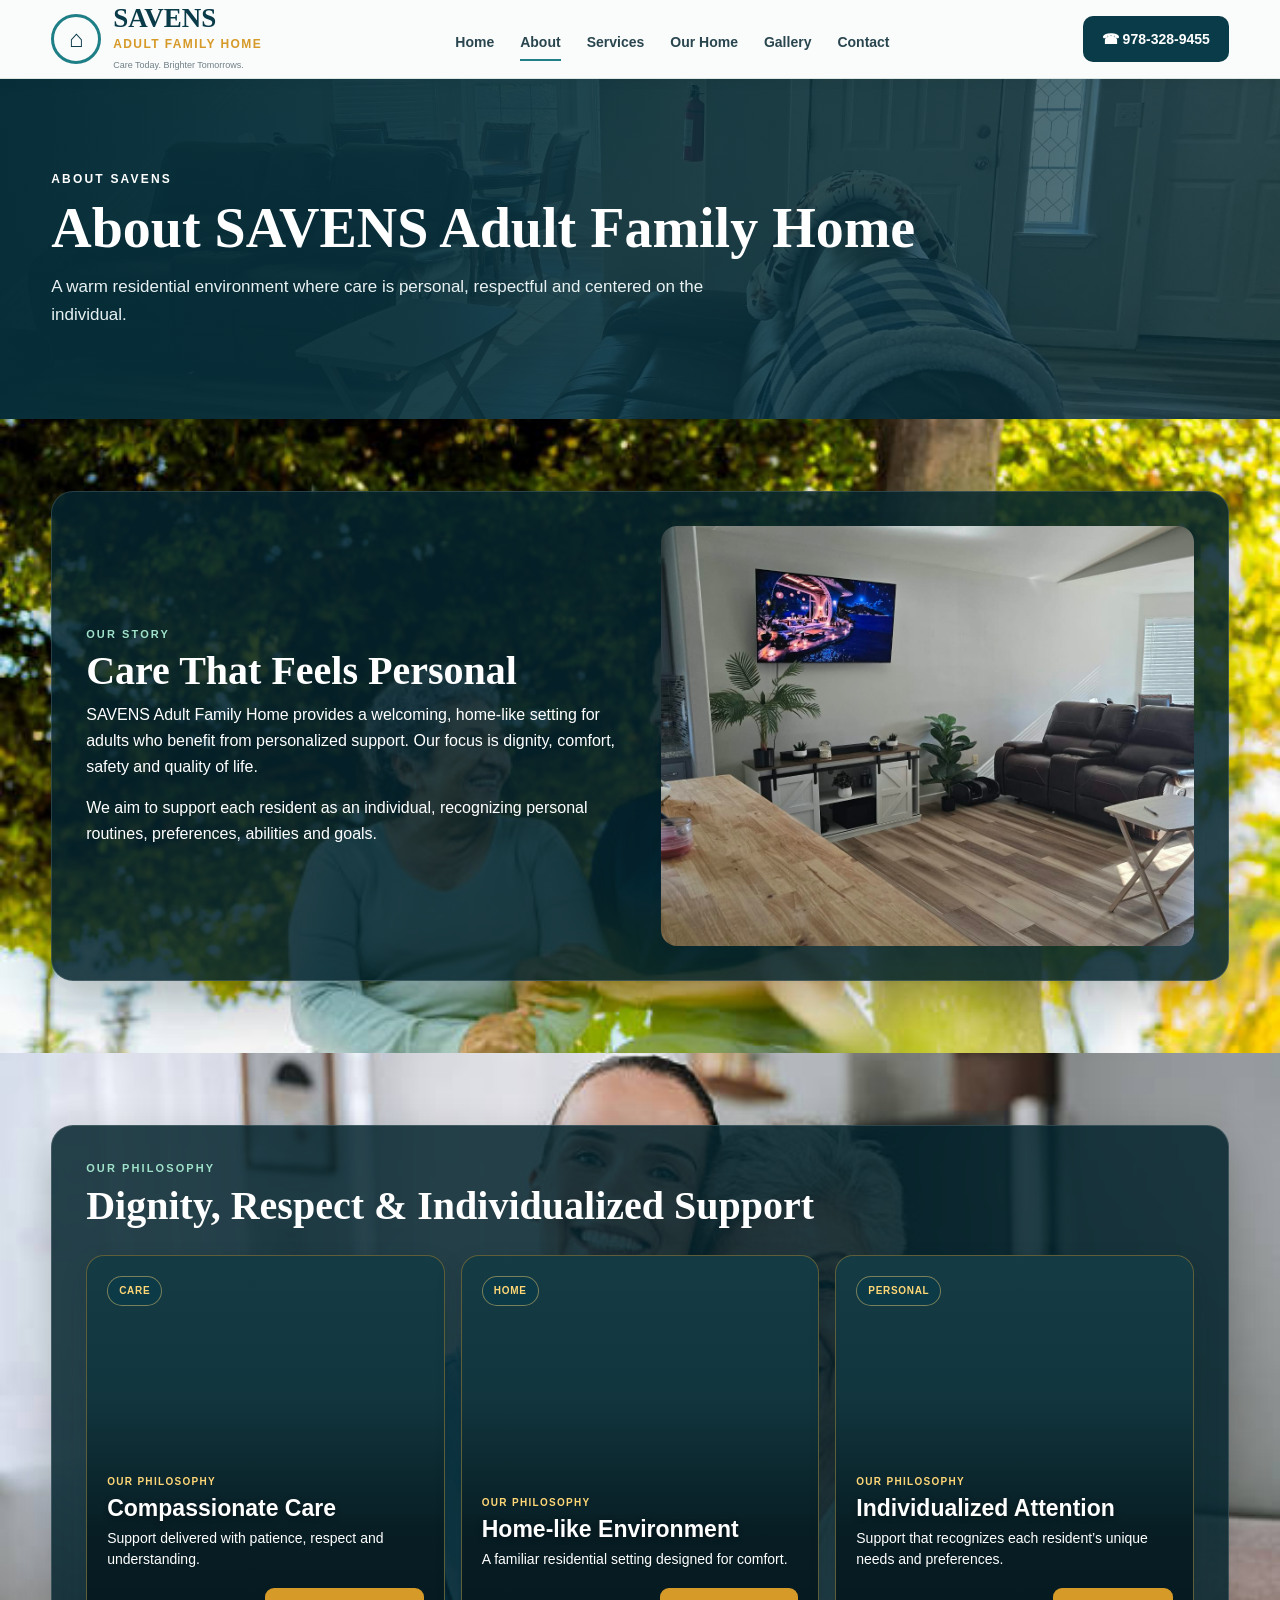
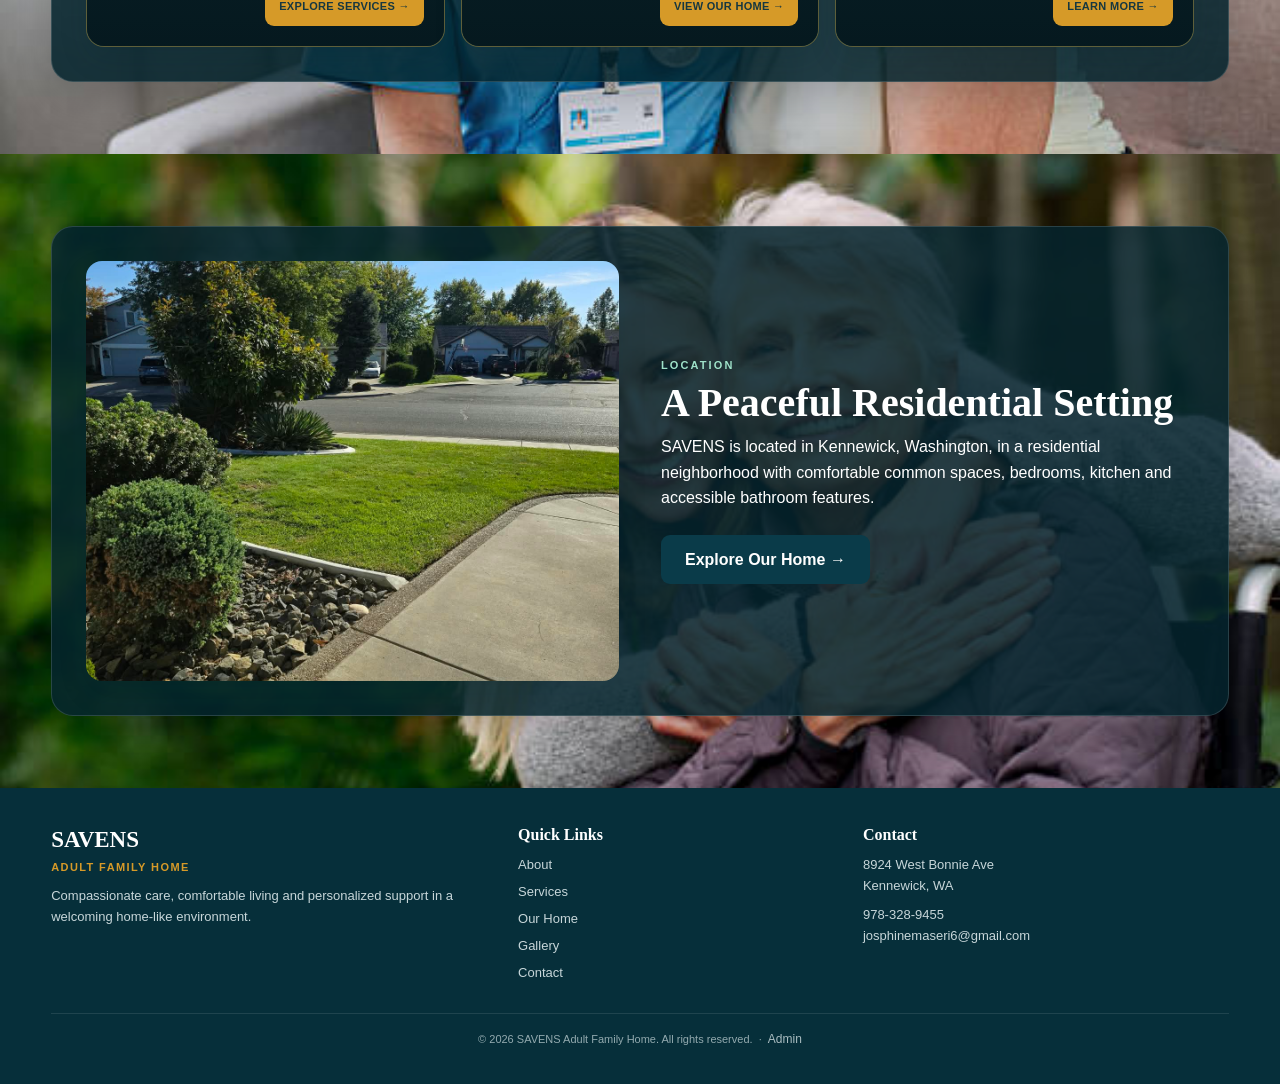
==== commit c9284db8: "Add files via upload" ====
--- a/about.html
+++ b/about.html
@@ -1,11 +1,10 @@
-<!DOCTYPE html><html lang="en"><head><meta charset="UTF-8"><meta name="viewport" content="width=device-width,initial-scale=1.0"><title>About | SAVENS Adult Family Home</title><meta name="description" content="SAVENS Adult Family Home in Kennewick, Washington."><link rel="stylesheet" href="style.css"></head><body class="about-bg"><header class="site-header"><div class="container navbar"><a class="brand" href="index.html"><div class="brand-mark">⌂</div><div><strong>SAVENS</strong><span>ADULT FAMILY HOME</span><small>Care Today. Brighter Tomorrows.</small></div></a><button class="menu-btn" id="menuBtn" aria-label="Open menu">☰</button><nav class="main-nav" id="mainNav"><a href="index.html" class="">Home</a><a href="about.html" class="active">About</a><a href="services.html" class="">Services</a><a href="our-home.html" class="">Our Home</a><a href="gallery.html" class="">Gallery</a><a href="contact.html" class="">Contact</a></nav><a class="call-btn" href="tel:+19783289455">☎ 978-328-9455</a></div></header>
+<!DOCTYPE html><html lang="en"><head><meta charset="UTF-8"><meta name="viewport" content="width=device-width,initial-scale=1.0"><title>About | SAVENS Adult Family Home</title><meta name="description" content="SAVENS Adult Family Home in Kennewick, Washington."><link rel="stylesheet" href="style.css"></head><body><header class="site-header"><div class="container navbar"><a class="brand" href="index.html"><div class="brand-mark">⌂</div><div><strong>SAVENS</strong><span>ADULT FAMILY HOME</span><small>Care Today. Brighter Tomorrows.</small></div></a><button class="menu-btn" id="menuBtn" aria-label="Open menu">☰</button><nav class="main-nav" id="mainNav"><a href="index.html" class="">Home</a><a href="about.html" class="active">About</a><a href="services.html" class="">Services</a><a href="our-home.html" class="">Our Home</a><a href="gallery.html" class="">Gallery</a><a href="contact.html" class="">Contact</a></nav><a class="call-btn" href="tel:+19783289455">☎ 978-328-9455</a></div></header>
 <section class="page-hero"><img src="images/living-room-wide.jpg" alt="SAVENS living area"><div class="container"><div class="kicker">ABOUT SAVENS</div><h1>About SAVENS Adult Family Home</h1><p>A warm residential environment where care is personal, respectful and centered on the individual.</p></div></section>
-<section class="section photo-bg-section full-image-section" style="background-image:url('images/care-wheelchair.jpg');background-image:url('images/care-outdoor.jpg')"><div class="container grid-2"><div><div class="eyebrow">Our Story</div><h2>Care That Feels Personal</h2><p class="lead">SAVENS Adult Family Home provides a welcoming, home-like setting for adults who benefit from personalized support. Our focus is dignity, comfort, safety and quality of life.</p><p style="margin-top:16px;color:#65797f">We aim to support each resident as an individual, recognizing personal routines, preferences, abilities and goals.</p></div><div class="photo-card"><img src="images/living-room-main.jpg" alt="Living room"></div></div></section>
-<section class="section section-soft full-image-section" style="background-image:url('images/care-wheelchair.jpg')"><div class="container"><div class="eyebrow">Our Philosophy</div><h2>Dignity, Respect & Individualized Support</h2>
+<section class="section clean-image-section" style="background-image:url('images/care-wheelchair.jpg');background-image:url('images/care-outdoor.jpg')" style="background-image:url('images/bg-home-about.jpg')"><div class="container grid-2"><div><div class="eyebrow">Our Story</div><h2>Care That Feels Personal</h2><p class="lead">SAVENS Adult Family Home provides a welcoming, home-like setting for adults who benefit from personalized support. Our focus is dignity, comfort, safety and quality of life.</p><p style="margin-top:16px;color:#65797f">We aim to support each resident as an individual, recognizing personal routines, preferences, abilities and goals.</p></div><div class="photo-card"><img src="images/living-room-main.jpg" alt="Living room"></div></div></section>
+<section class="section section-soft clean-image-section" style="background-image:url('images/bg-about-philosophy.jpg')"><div class="container"><div class="eyebrow">Our Philosophy</div><h2>Dignity, Respect & Individualized Support</h2>
 <div class="ticket-card-grid three">
 
-  <a class="ticket-photo-card" href="services.html"
-     style="background-image:url('images/living-room-main.jpg')">
+  <a class="ticket-photo-card" href="services.html">
     <div class="ticket-card-overlay">
       <div class="ticket-badge">CARE</div>
       <div class="ticket-content">
@@ -17,8 +16,7 @@
     </div>
   </a>
 
-  <a class="ticket-photo-card" href="our-home.html"
-     style="background-image:url('images/living-room-wide.jpg')">
+  <a class="ticket-photo-card" href="our-home.html">
     <div class="ticket-card-overlay">
       <div class="ticket-badge">HOME</div>
       <div class="ticket-content">
@@ -30,8 +28,7 @@
     </div>
   </a>
 
-  <a class="ticket-photo-card" href="about.html"
-     style="background-image:url('images/private-room.jpg')">
+  <a class="ticket-photo-card" href="about.html">
     <div class="ticket-card-overlay">
       <div class="ticket-badge">PERSONAL</div>
       <div class="ticket-content">
@@ -44,5 +41,5 @@
   </a>
 
 </div></div></section>
-<section class="section full-image-section" style="background-image:url('images/care-team.jpg')"><div class="container grid-2"><div class="photo-card"><img src="images/neighborhood.jpg" alt="Neighborhood"></div><div><div class="eyebrow">Location</div><h2>A Peaceful Residential Setting</h2><p class="lead">SAVENS is located in Kennewick, Washington, in a residential neighborhood with comfortable common spaces, bedrooms, kitchen and accessible bathroom features.</p><div class="actions"><a class="btn btn-dark" href="our-home.html">Explore Our Home →</a></div></div></div></section>
+<section class="section clean-image-section" style="background-image:url('images/bg-home-environment.jpg')"><div class="container grid-2"><div class="photo-card"><img src="images/neighborhood.jpg" alt="Neighborhood"></div><div><div class="eyebrow">Location</div><h2>A Peaceful Residential Setting</h2><p class="lead">SAVENS is located in Kennewick, Washington, in a residential neighborhood with comfortable common spaces, bedrooms, kitchen and accessible bathroom features.</p><div class="actions"><a class="btn btn-dark" href="our-home.html">Explore Our Home →</a></div></div></div></section>
 <footer><div class="container"><div class="footer-grid"><div><strong>SAVENS</strong><div class="accent">ADULT FAMILY HOME</div><p style="margin-top:10px">Compassionate care, comfortable living and personalized support in a welcoming home-like environment.</p></div><div class="footer-links"><strong style="font-size:16px;margin-bottom:8px">Quick Links</strong><a href="about.html">About</a><a href="services.html">Services</a><a href="our-home.html">Our Home</a><a href="gallery.html">Gallery</a><a href="contact.html">Contact</a></div><div><strong style="font-size:16px;margin-bottom:8px">Contact</strong><p>8924 West Bonnie Ave<br>Kennewick, WA</p><p style="margin-top:8px"><a href="tel:+19783289455">978-328-9455</a></p><p><a href="mailto:josphinemaseri6@gmail.com">josphinemaseri6@gmail.com</a></p></div></div><div class="footer-bottom">© 2026 SAVENS Adult Family Home. All rights reserved. &nbsp;·&nbsp; <a class="admin-link" href="admin.html">Admin</a></div></div></footer><script src="script.js"></script></body></html>
--- a/style.css
+++ b/style.css
@@ -471,3 +471,110 @@
   position:relative;
   z-index:1;
 }
+
+
+/* =========================================================
+   FINAL CLEAN FULL-IMAGE LAYOUT
+   NO full-page white/green transparent veil.
+   Photos remain fully visible; only local content panels
+   receive backgrounds for readability.
+   ========================================================= */
+
+html, body{
+  background:#0b343f !important;
+}
+
+.clean-image-section{
+  position:relative !important;
+  background-size:cover !important;
+  background-position:center !important;
+  background-repeat:no-repeat !important;
+  background-color:transparent !important;
+  min-height:520px;
+  display:flex;
+  align-items:center;
+  padding:72px 0 !important;
+}
+
+/* Kill every old large translucent overlay. */
+.clean-image-section::before,
+.clean-image-section::after{
+  content:none !important;
+  display:none !important;
+}
+
+/* Never paint the whole section white, cream, or pale green. */
+body .clean-image-section.section,
+body .clean-image-section.section-soft,
+body .clean-image-section.section-cream,
+body .clean-image-section.cta,
+body .clean-image-section.why-section{
+  background-color:transparent !important;
+}
+
+/* Localized readable panel only. This is NOT a page-wide veil. */
+.clean-image-section > .container{
+  position:relative;
+  z-index:2;
+  padding:34px;
+  border-radius:22px;
+  background:rgba(5,37,46,.86);
+  border:1px solid rgba(255,255,255,.14);
+  box-shadow:0 18px 45px rgba(0,0,0,.22);
+  color:#fff;
+}
+
+/* Make headings and body copy readable on the localized dark panel. */
+.clean-image-section h2,
+.clean-image-section h3,
+.clean-image-section .lead,
+.clean-image-section p{
+  color:#fff !important;
+}
+.clean-image-section .eyebrow{
+  color:#9fe2c9 !important;
+}
+
+/* Cards keep their own normal treatment. */
+.clean-image-section .card,
+.clean-image-section .photo-grid figure,
+.clean-image-section .preview-grid figure{
+  background:#fff !important;
+  color:var(--ink) !important;
+}
+.clean-image-section .card h3,
+.clean-image-section .card p,
+.clean-image-section .photo-grid figcaption,
+.clean-image-section .preview-grid figcaption{
+  color:var(--ink) !important;
+}
+
+/* Full-photo ticket/service cards stay photographic and clickable. */
+.clean-image-section .ticket-photo-card,
+.clean-image-section .service-photo-card,
+.clean-image-section .why-photo-card{
+  background-color:#153c45 !important;
+}
+
+/* Contact page: keep form readable without blank white bands. */
+.contact-form{
+  background:rgba(5,37,46,.92) !important;
+  color:#fff;
+}
+.contact-form h2,
+.contact-form label{
+  color:#fff !important;
+}
+.contact-form .eyebrow{color:#9fe2c9 !important}
+
+/* Mobile */
+@media(max-width:900px){
+  .clean-image-section{
+    min-height:auto;
+    padding:46px 0 !important;
+    background-attachment:scroll;
+  }
+  .clean-image-section > .container{
+    padding:24px;
+  }
+}
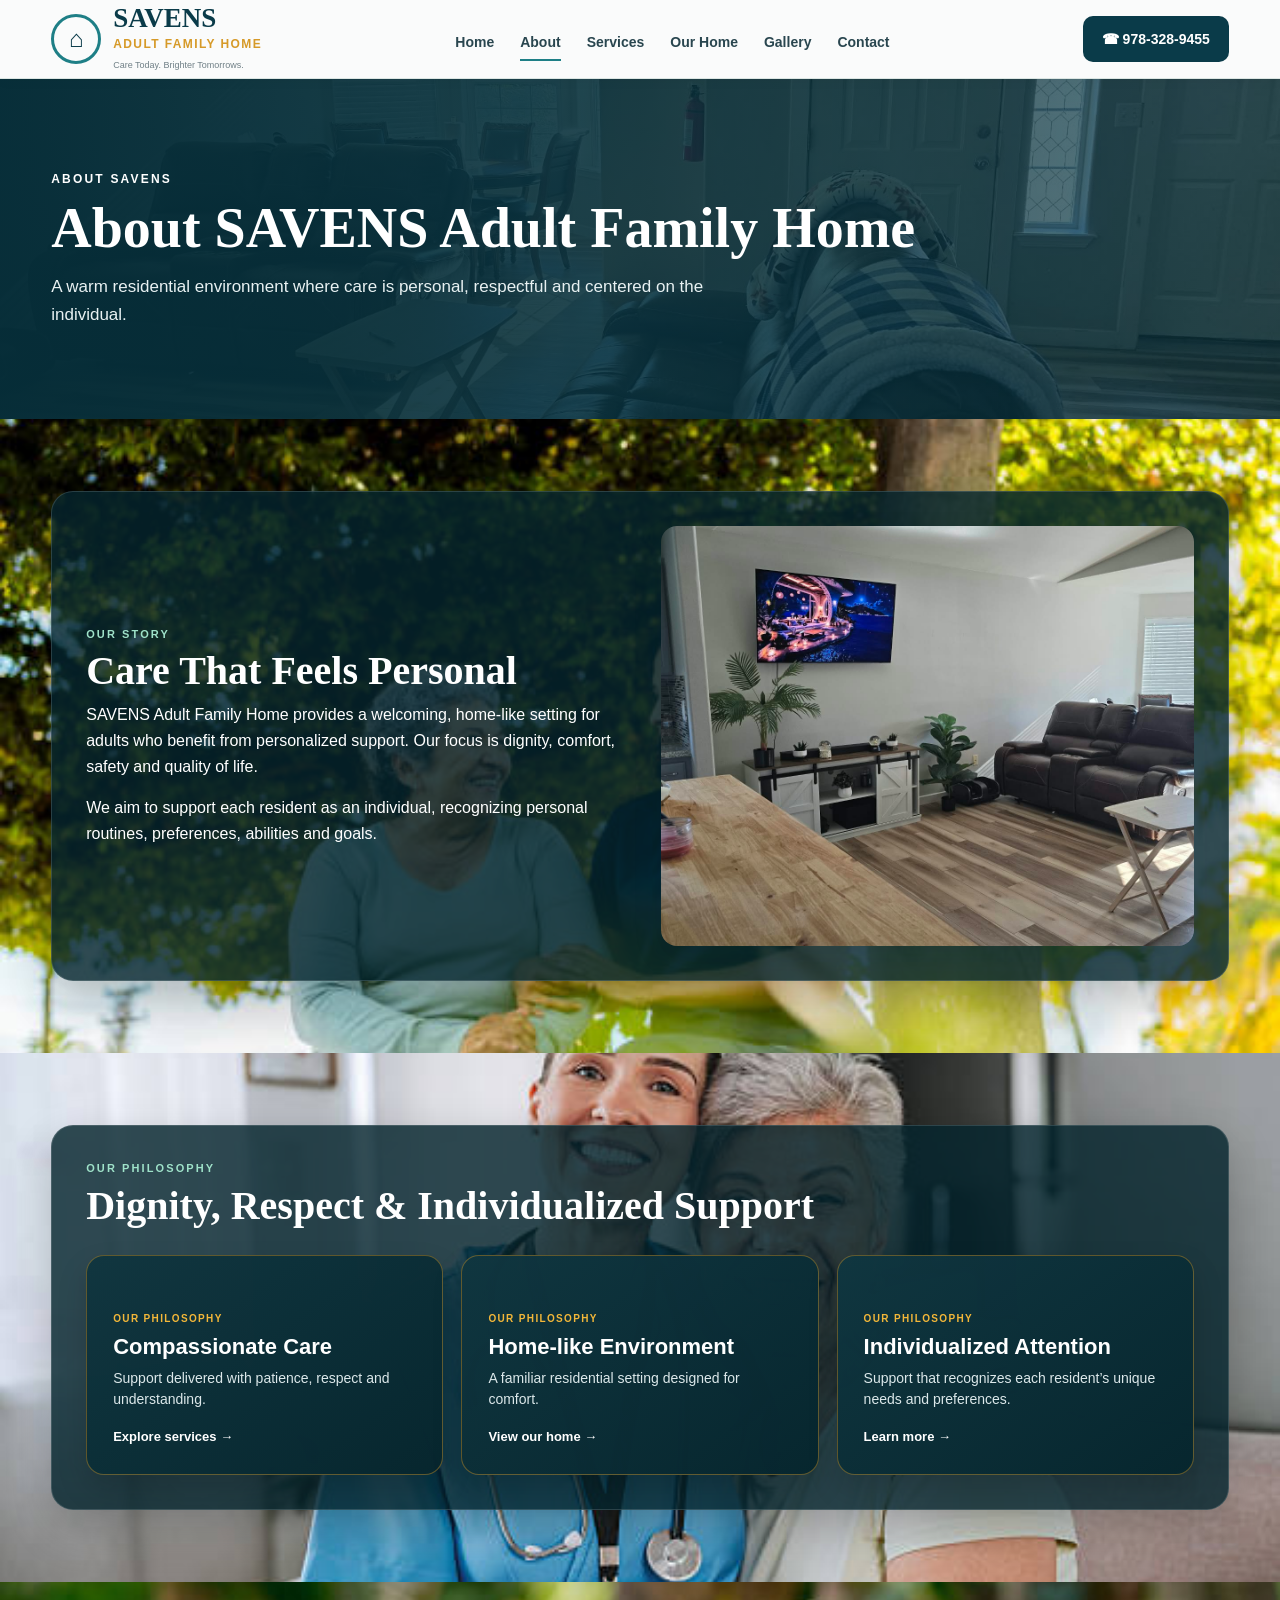
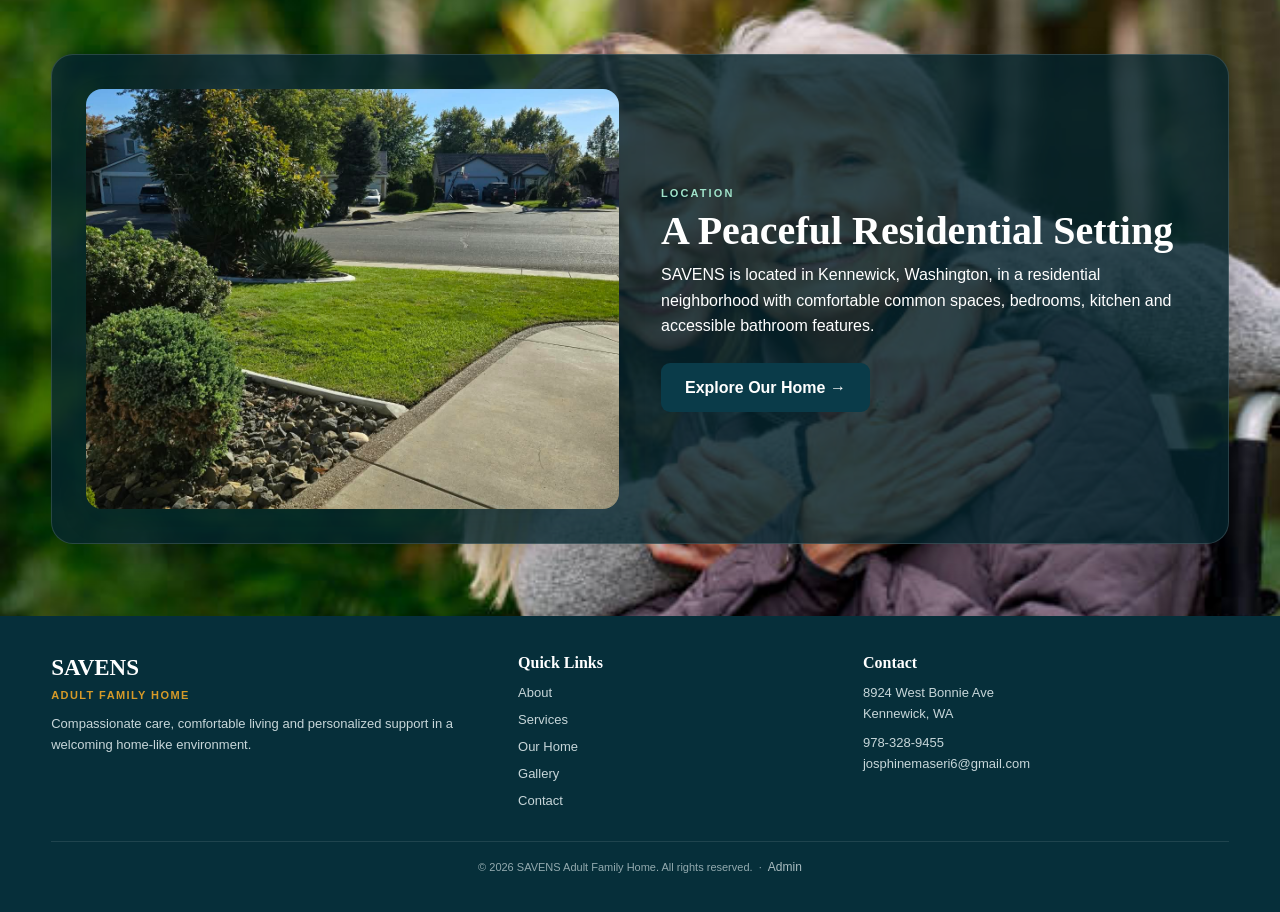
==== commit c2e20d13: "Add files via upload" ====
--- a/about.html
+++ b/about.html
@@ -2,44 +2,26 @@
 <section class="page-hero"><img src="images/living-room-wide.jpg" alt="SAVENS living area"><div class="container"><div class="kicker">ABOUT SAVENS</div><h1>About SAVENS Adult Family Home</h1><p>A warm residential environment where care is personal, respectful and centered on the individual.</p></div></section>
 <section class="section clean-image-section" style="background-image:url('images/care-wheelchair.jpg');background-image:url('images/care-outdoor.jpg')" style="background-image:url('images/bg-home-about.jpg')"><div class="container grid-2"><div><div class="eyebrow">Our Story</div><h2>Care That Feels Personal</h2><p class="lead">SAVENS Adult Family Home provides a welcoming, home-like setting for adults who benefit from personalized support. Our focus is dignity, comfort, safety and quality of life.</p><p style="margin-top:16px;color:#65797f">We aim to support each resident as an individual, recognizing personal routines, preferences, abilities and goals.</p></div><div class="photo-card"><img src="images/living-room-main.jpg" alt="Living room"></div></div></section>
 <section class="section section-soft clean-image-section" style="background-image:url('images/bg-about-philosophy.jpg')"><div class="container"><div class="eyebrow">Our Philosophy</div><h2>Dignity, Respect & Individualized Support</h2>
-<div class="ticket-card-grid three">
 
-  <a class="ticket-photo-card" href="services.html">
-    <div class="ticket-card-overlay">
-      <div class="ticket-badge">CARE</div>
-      <div class="ticket-content">
-        <span class="ticket-kicker">OUR PHILOSOPHY</span>
-        <h3>Compassionate Care</h3>
-        <p>Support delivered with patience, respect and understanding.</p>
-      </div>
-      <span class="ticket-button">EXPLORE SERVICES →</span>
-    </div>
+<div class="reference-three-grid">
+  <a class="reference-why-card" href="services.html">
+    <span class="reference-kicker">OUR PHILOSOPHY</span>
+    <h3>Compassionate Care</h3>
+    <p>Support delivered with patience, respect and understanding.</p>
+    <span class="reference-link">Explore services →</span>
   </a>
-
-  <a class="ticket-photo-card" href="our-home.html">
-    <div class="ticket-card-overlay">
-      <div class="ticket-badge">HOME</div>
-      <div class="ticket-content">
-        <span class="ticket-kicker">OUR PHILOSOPHY</span>
-        <h3>Home-like Environment</h3>
-        <p>A familiar residential setting designed for comfort.</p>
-      </div>
-      <span class="ticket-button">VIEW OUR HOME →</span>
-    </div>
+  <a class="reference-why-card" href="our-home.html">
+    <span class="reference-kicker">OUR PHILOSOPHY</span>
+    <h3>Home-like Environment</h3>
+    <p>A familiar residential setting designed for comfort.</p>
+    <span class="reference-link">View our home →</span>
   </a>
-
-  <a class="ticket-photo-card" href="about.html">
-    <div class="ticket-card-overlay">
-      <div class="ticket-badge">PERSONAL</div>
-      <div class="ticket-content">
-        <span class="ticket-kicker">OUR PHILOSOPHY</span>
-        <h3>Individualized Attention</h3>
-        <p>Support that recognizes each resident’s unique needs and preferences.</p>
-      </div>
-      <span class="ticket-button">LEARN MORE →</span>
-    </div>
+  <a class="reference-why-card" href="about.html">
+    <span class="reference-kicker">OUR PHILOSOPHY</span>
+    <h3>Individualized Attention</h3>
+    <p>Support that recognizes each resident’s unique needs and preferences.</p>
+    <span class="reference-link">Learn more →</span>
   </a>
-
 </div></div></section>
 <section class="section clean-image-section" style="background-image:url('images/bg-home-environment.jpg')"><div class="container grid-2"><div class="photo-card"><img src="images/neighborhood.jpg" alt="Neighborhood"></div><div><div class="eyebrow">Location</div><h2>A Peaceful Residential Setting</h2><p class="lead">SAVENS is located in Kennewick, Washington, in a residential neighborhood with comfortable common spaces, bedrooms, kitchen and accessible bathroom features.</p><div class="actions"><a class="btn btn-dark" href="our-home.html">Explore Our Home →</a></div></div></div></section>
 <footer><div class="container"><div class="footer-grid"><div><strong>SAVENS</strong><div class="accent">ADULT FAMILY HOME</div><p style="margin-top:10px">Compassionate care, comfortable living and personalized support in a welcoming home-like environment.</p></div><div class="footer-links"><strong style="font-size:16px;margin-bottom:8px">Quick Links</strong><a href="about.html">About</a><a href="services.html">Services</a><a href="our-home.html">Our Home</a><a href="gallery.html">Gallery</a><a href="contact.html">Contact</a></div><div><strong style="font-size:16px;margin-bottom:8px">Contact</strong><p>8924 West Bonnie Ave<br>Kennewick, WA</p><p style="margin-top:8px"><a href="tel:+19783289455">978-328-9455</a></p><p><a href="mailto:josphinemaseri6@gmail.com">josphinemaseri6@gmail.com</a></p></div></div><div class="footer-bottom">© 2026 SAVENS Adult Family Home. All rights reserved. &nbsp;·&nbsp; <a class="admin-link" href="admin.html">Admin</a></div></div></footer><script src="script.js"></script></body></html>
--- a/style.css
+++ b/style.css
@@ -578,3 +578,427 @@
     padding:24px;
   }
 }
+
+
+/* ===== Contact email + customer feedback improvements ===== */
+.contact-info strong{
+  color:#fff;
+}
+.direct-email-button{
+  display:inline-flex;
+  align-items:center;
+  justify-content:center;
+  margin-top:24px;
+  padding:13px 20px;
+  border-radius:9px;
+  background:var(--gold);
+  color:#163740;
+  font-weight:900;
+  text-decoration:none;
+}
+.direct-email-button:hover{
+  filter:brightness(1.04);
+}
+.form-intro{
+  margin:-2px 0 18px;
+  color:#dbe8ea !important;
+}
+.contact-form select{
+  width:100%;
+  padding:12px;
+  border:1px solid #d5e1de;
+  border-radius:6px;
+  background:#fff;
+  color:#263f47;
+  font:inherit;
+  min-height:48px;
+}
+.form-note{
+  margin-top:12px;
+  font-size:12px;
+  line-height:1.5;
+  color:#dbe8ea !important;
+}
+.thank-you-page{
+  min-height:68vh;
+  display:grid;
+  place-items:center;
+  padding:70px 5%;
+  background:
+    linear-gradient(rgba(5,37,46,.70),rgba(5,37,46,.70)),
+    url('images/bg-contact.jpg') center/cover no-repeat;
+}
+.thank-you-card{
+  width:min(720px,100%);
+  padding:44px;
+  border-radius:22px;
+  background:rgba(255,255,255,.96);
+  text-align:center;
+  box-shadow:0 20px 50px rgba(0,0,0,.20);
+}
+.thank-you-card h1{
+  font-family:Georgia,serif;
+  color:var(--navy);
+  font-size:42px;
+  line-height:1.1;
+  margin-bottom:14px;
+}
+.thank-you-card p{
+  color:var(--muted);
+  margin:6px auto;
+  max-width:570px;
+}
+.thank-check{
+  width:68px;
+  height:68px;
+  margin:0 auto 18px;
+  border-radius:50%;
+  display:grid;
+  place-items:center;
+  background:var(--mint);
+  color:var(--navy);
+  font-size:34px;
+  font-weight:900;
+}
+.thank-actions{
+  display:flex;
+  justify-content:center;
+  flex-wrap:wrap;
+  gap:12px;
+  margin-top:26px;
+}
+.btn-email{
+  background:var(--teal);
+  color:#fff;
+}
+@media(max-width:560px){
+  .thank-you-card{padding:30px 20px}
+  .thank-you-card h1{font-size:34px}
+  .thank-actions .btn{width:100%}
+}
+
+
+/* =========================================================
+   CORRECTION PASS
+   ========================================================= */
+
+/* SERVICES: remove blank white half-cards */
+.services-photo-grid{
+  display:grid;
+  grid-template-columns:repeat(2,minmax(0,1fr));
+  gap:20px;
+  margin-top:28px;
+}
+.service-feature-card{
+  position:relative;
+  min-height:360px;
+  border-radius:18px;
+  overflow:hidden;
+  background-size:cover;
+  background-position:center;
+  text-decoration:none;
+  color:#fff;
+  border:1px solid rgba(255,255,255,.18);
+  box-shadow:0 15px 34px rgba(0,0,0,.18);
+  isolation:isolate;
+  transition:transform .22s ease,box-shadow .22s ease;
+}
+.service-feature-card::before{
+  content:"";
+  position:absolute;
+  inset:0;
+  z-index:-1;
+  background:linear-gradient(
+    180deg,
+    rgba(4,28,35,.04) 0%,
+    rgba(4,28,35,.18) 35%,
+    rgba(4,28,35,.88) 75%,
+    rgba(4,28,35,.97) 100%
+  );
+}
+.service-feature-card:hover{
+  transform:translateY(-5px);
+  box-shadow:0 22px 44px rgba(0,0,0,.24);
+}
+.service-feature-content{
+  min-height:360px;
+  padding:24px;
+  display:flex;
+  flex-direction:column;
+  justify-content:flex-end;
+}
+.service-feature-card h3{
+  color:#fff !important;
+  font-size:25px;
+  line-height:1.15;
+  margin:7px 0 8px;
+}
+.service-feature-card p{
+  color:#eef6f7 !important;
+  font-size:14px;
+  margin:0;
+  max-width:94%;
+}
+.service-label{
+  color:#ffd777;
+  font-size:10px;
+  font-weight:900;
+  letter-spacing:1.25px;
+}
+.service-button{
+  align-self:flex-start;
+  margin-top:17px;
+  padding:10px 13px;
+  border-radius:9px;
+  background:var(--gold);
+  color:#173a44;
+  font-size:11px;
+  font-weight:900;
+}
+
+/* CONTACT: cleaner spacing and wrap */
+.contact-wrap{
+  grid-template-columns:minmax(0,.92fr) minmax(0,1.08fr) !important;
+}
+.contact-info,
+.contact-form{
+  min-width:0;
+}
+.contact-info{
+  padding:58px clamp(28px,5vw,78px) !important;
+}
+.contact-line,
+.contact-line > div,
+.contact-line > span:last-child{
+  min-width:0;
+}
+.contact-line a{
+  overflow-wrap:anywhere;
+  word-break:break-word;
+}
+.contact-info h2{
+  font-size:44px;
+  line-height:1.05;
+}
+.contact-info p{
+  max-width:560px;
+}
+.contact-form{
+  padding:58px clamp(28px,5vw,72px) !important;
+}
+.contact-form input,
+.contact-form textarea,
+.contact-form select{
+  font-size:16px;
+}
+.contact-form textarea{
+  min-height:150px;
+}
+
+/* White gallery cards stay readable */
+.preview-grid figure,
+.photo-grid figure{
+  background:#fff !important;
+}
+.preview-grid figcaption,
+.photo-grid figcaption{
+  color:#173a44 !important;
+}
+.clean-image-section .preview-grid figure *,
+.clean-image-section .photo-grid figure *{
+  color:#173a44 !important;
+}
+
+/* Keep dark content panels proportional */
+.clean-image-section > .container{
+  width:min(1180px,92%);
+  background:rgba(5,37,46,.82) !important;
+}
+
+/* Real SAVENS photo for Our Home page sections */
+body.homecare-bg,
+body.homecare-bg .clean-image-section{
+  background-image:url('images/living-room-main.jpg') !important;
+  background-size:cover !important;
+  background-position:center !important;
+}
+
+/* Prevent old service row styles from affecting new service cards */
+.service-row{display:none !important;}
+
+@media(max-width:900px){
+  .services-photo-grid{grid-template-columns:1fr;}
+  .contact-wrap{grid-template-columns:1fr !important;}
+}
+@media(max-width:560px){
+  .service-feature-card,
+  .service-feature-content{min-height:320px;}
+  .contact-info h2{font-size:36px;}
+}
+
+
+/* =========================================================
+   SAVENS REFERENCE-STYLE FINAL
+   Compact dark cards, gold accents, no giant empty card areas.
+   ========================================================= */
+
+.home-services-ref{
+  overflow:visible !important;
+}
+.home-services-ref .container{
+  padding-top:34px !important;
+  padding-bottom:34px !important;
+}
+
+/* Reference service cards */
+.reference-service-grid{
+  display:grid;
+  grid-template-columns:repeat(2,minmax(0,1fr));
+  gap:18px;
+  margin-top:26px;
+}
+.reference-service-card{
+  position:relative;
+  min-height:205px;
+  display:flex;
+  flex-direction:column;
+  justify-content:center;
+  padding:26px 70px 26px 26px;
+  border-radius:18px;
+  border:1px solid rgba(214,154,40,.55);
+  background:linear-gradient(145deg,#123640 0%,#09282f 100%);
+  color:#fff;
+  text-decoration:none;
+  box-shadow:0 14px 30px rgba(0,0,0,.16);
+  transition:transform .22s ease,border-color .22s ease,box-shadow .22s ease;
+}
+.reference-service-card:hover{
+  transform:translateY(-4px);
+  border-color:#e0a62c;
+  box-shadow:0 20px 38px rgba(0,0,0,.22);
+}
+.reference-service-card h3{
+  color:#fff !important;
+  margin:7px 0 8px;
+  font-size:23px;
+  line-height:1.15;
+}
+.reference-service-card p{
+  color:#dce8ea !important;
+  margin:0;
+  font-size:14px;
+  line-height:1.5;
+}
+.reference-kicker{
+  display:block;
+  color:#f3b739;
+  font-size:10px;
+  font-weight:900;
+  letter-spacing:1.35px;
+}
+.reference-arrow{
+  position:absolute;
+  right:22px;
+  bottom:22px;
+  width:44px;
+  height:44px;
+  display:grid;
+  place-items:center;
+  border-radius:50%;
+  border:1px solid #e0a62c;
+  color:#f3b739;
+  font-size:21px;
+  font-weight:900;
+}
+
+/* Why / philosophy / home detail cards */
+.reference-why-grid{
+  display:grid;
+  grid-template-columns:repeat(4,minmax(0,1fr));
+  gap:18px;
+  margin-top:28px;
+}
+.reference-three-grid{
+  display:grid;
+  grid-template-columns:repeat(3,minmax(0,1fr));
+  gap:18px;
+  margin-top:28px;
+}
+.reference-why-card{
+  min-height:220px;
+  display:flex;
+  flex-direction:column;
+  justify-content:flex-end;
+  padding:26px;
+  border-radius:18px;
+  border:1px solid rgba(214,154,40,.42);
+  background:linear-gradient(145deg,rgba(16,54,64,.98),rgba(7,38,46,.98));
+  color:#fff;
+  text-decoration:none;
+  box-shadow:0 14px 30px rgba(0,0,0,.16);
+  transition:transform .22s ease,border-color .22s ease;
+}
+.reference-why-card:hover{
+  transform:translateY(-4px);
+  border-color:#e0a62c;
+}
+.reference-why-card h3{
+  color:#fff !important;
+  margin:8px 0 8px;
+  font-size:22px;
+  line-height:1.12;
+}
+.reference-why-card p{
+  color:#dce8ea !important;
+  margin:0;
+  font-size:14px;
+  line-height:1.5;
+}
+.reference-link{
+  margin-top:17px;
+  color:#fff;
+  font-size:13px;
+  font-weight:900;
+}
+
+/* Fix clipped headings caused by old styles */
+.clean-image-section,
+.photo-bg-section{
+  overflow:visible !important;
+}
+.clean-image-section h2,
+.photo-bg-section h2{
+  margin-top:0 !important;
+  padding-top:0 !important;
+  line-height:1.08 !important;
+}
+
+/* Keep existing Our Home gallery neat */
+.preview-grid{
+  align-items:stretch;
+}
+.preview-grid figure{
+  overflow:hidden;
+  border-radius:14px !important;
+}
+.preview-grid img{
+  height:220px !important;
+  object-fit:cover !important;
+}
+
+/* Responsive */
+@media(max-width:1000px){
+  .reference-why-grid{grid-template-columns:repeat(2,minmax(0,1fr));}
+  .reference-three-grid{grid-template-columns:repeat(2,minmax(0,1fr));}
+}
+@media(max-width:760px){
+  .reference-service-grid,
+  .reference-why-grid,
+  .reference-three-grid{
+    grid-template-columns:1fr;
+  }
+  .reference-service-card,
+  .reference-why-card{
+    min-height:190px;
+  }
+}
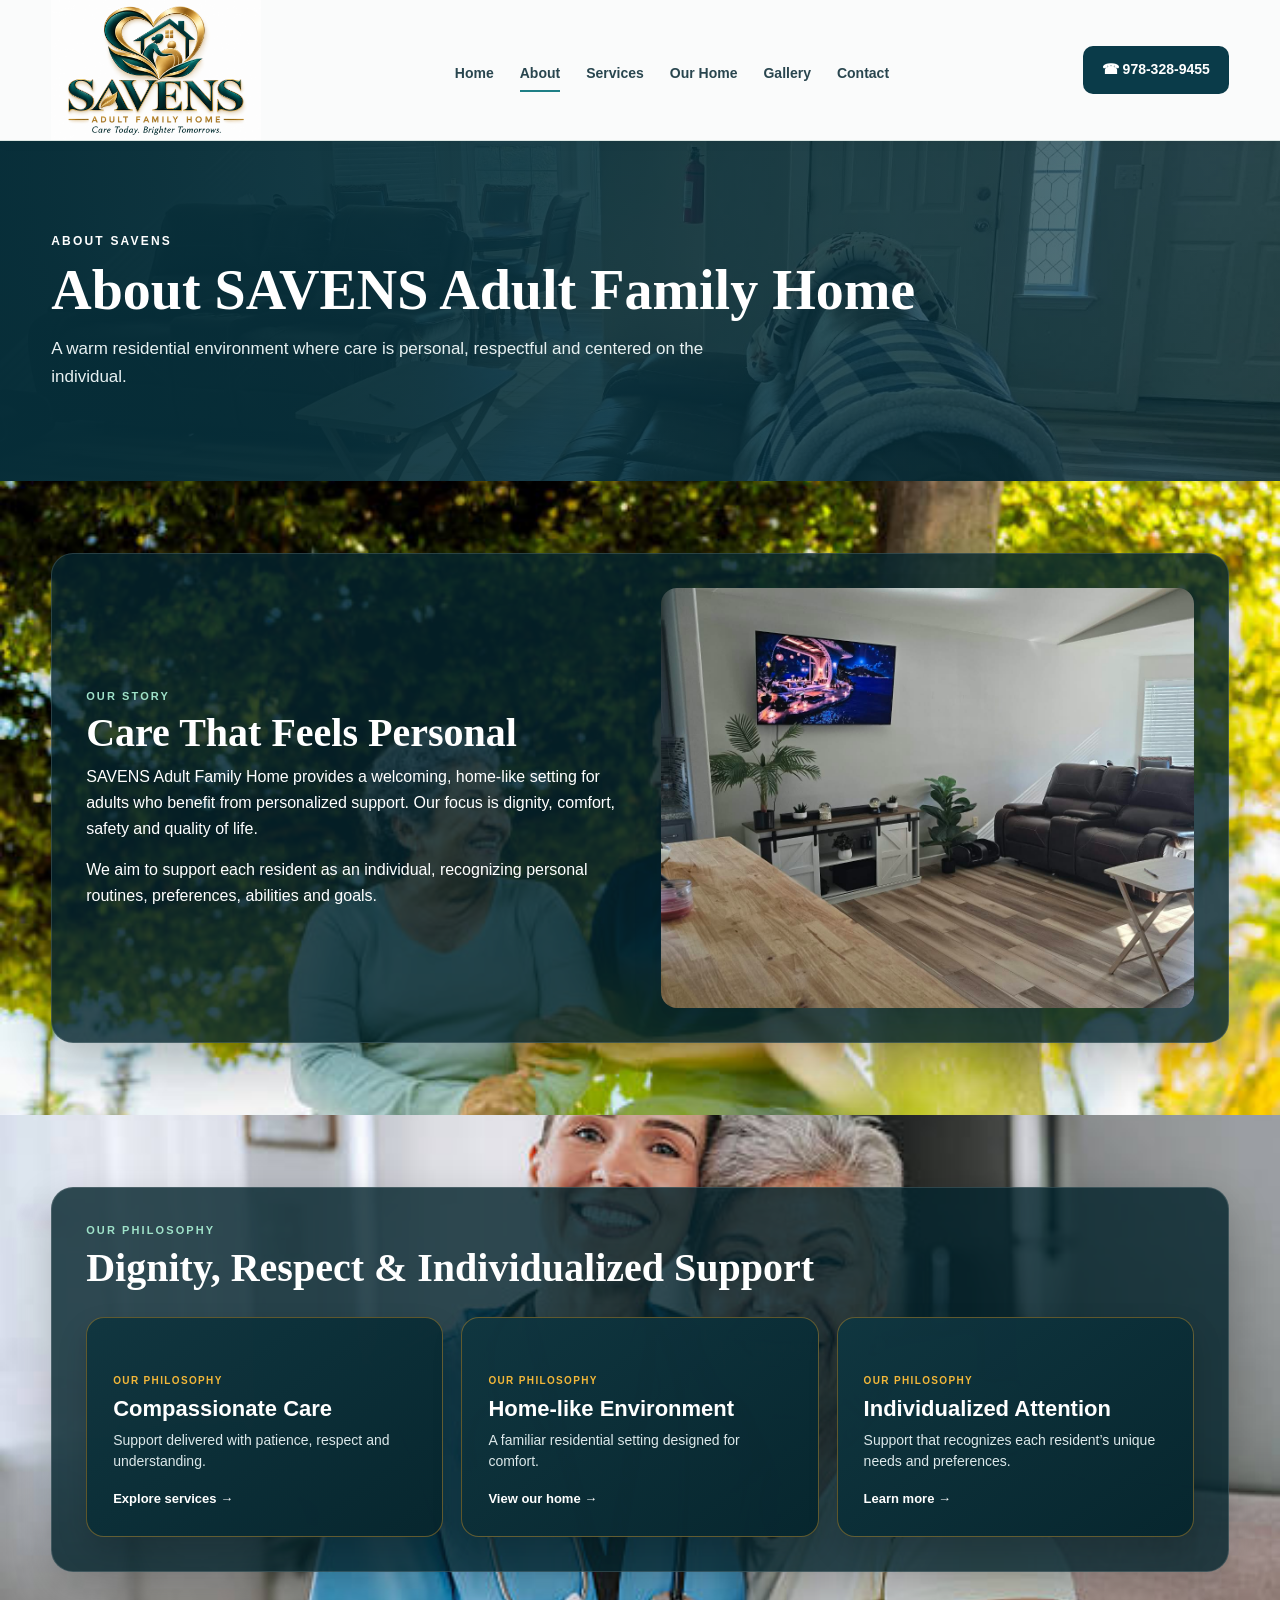
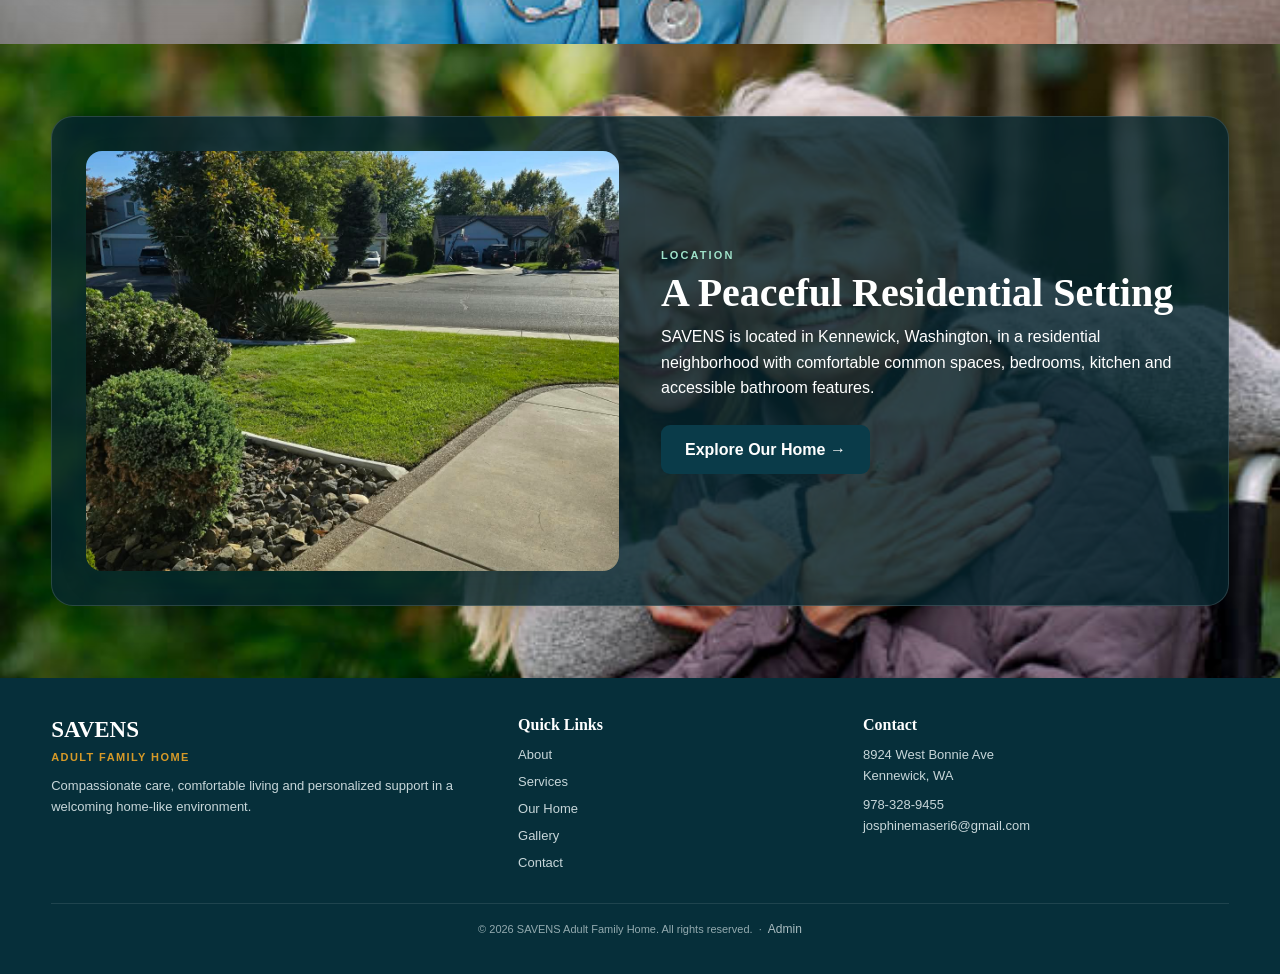
==== commit e20d93d1: "Add files via upload" ====
--- a/about.html
+++ b/about.html
@@ -1,4 +1,6 @@
-<!DOCTYPE html><html lang="en"><head><meta charset="UTF-8"><meta name="viewport" content="width=device-width,initial-scale=1.0"><title>About | SAVENS Adult Family Home</title><meta name="description" content="SAVENS Adult Family Home in Kennewick, Washington."><link rel="stylesheet" href="style.css"></head><body><header class="site-header"><div class="container navbar"><a class="brand" href="index.html"><div class="brand-mark">⌂</div><div><strong>SAVENS</strong><span>ADULT FAMILY HOME</span><small>Care Today. Brighter Tomorrows.</small></div></a><button class="menu-btn" id="menuBtn" aria-label="Open menu">☰</button><nav class="main-nav" id="mainNav"><a href="index.html" class="">Home</a><a href="about.html" class="active">About</a><a href="services.html" class="">Services</a><a href="our-home.html" class="">Our Home</a><a href="gallery.html" class="">Gallery</a><a href="contact.html" class="">Contact</a></nav><a class="call-btn" href="tel:+19783289455">☎ 978-328-9455</a></div></header>
+<!DOCTYPE html><html lang="en"><head><meta charset="UTF-8"><meta name="viewport" content="width=device-width,initial-scale=1.0"><title>About | SAVENS Adult Family Home</title><meta name="description" content="SAVENS Adult Family Home in Kennewick, Washington."><link rel="stylesheet" href="style.css"></head><body><header class="site-header"><div class="container navbar"><a class="brand premium-brand" href="index.html" aria-label="SAVENS Adult Family Home home">
+      <img class="site-logo" src="images/savens-logo-premium.png" alt="SAVENS Adult Family Home">
+    </a><button class="menu-btn" id="menuBtn" aria-label="Open menu">☰</button><nav class="main-nav" id="mainNav"><a href="index.html" class="">Home</a><a href="about.html" class="active">About</a><a href="services.html" class="">Services</a><a href="our-home.html" class="">Our Home</a><a href="gallery.html" class="">Gallery</a><a href="contact.html" class="">Contact</a></nav><a class="call-btn" href="tel:+19783289455">☎ 978-328-9455</a></div></header>
 <section class="page-hero"><img src="images/living-room-wide.jpg" alt="SAVENS living area"><div class="container"><div class="kicker">ABOUT SAVENS</div><h1>About SAVENS Adult Family Home</h1><p>A warm residential environment where care is personal, respectful and centered on the individual.</p></div></section>
 <section class="section clean-image-section" style="background-image:url('images/care-wheelchair.jpg');background-image:url('images/care-outdoor.jpg')" style="background-image:url('images/bg-home-about.jpg')"><div class="container grid-2"><div><div class="eyebrow">Our Story</div><h2>Care That Feels Personal</h2><p class="lead">SAVENS Adult Family Home provides a welcoming, home-like setting for adults who benefit from personalized support. Our focus is dignity, comfort, safety and quality of life.</p><p style="margin-top:16px;color:#65797f">We aim to support each resident as an individual, recognizing personal routines, preferences, abilities and goals.</p></div><div class="photo-card"><img src="images/living-room-main.jpg" alt="Living room"></div></div></section>
 <section class="section section-soft clean-image-section" style="background-image:url('images/bg-about-philosophy.jpg')"><div class="container"><div class="eyebrow">Our Philosophy</div><h2>Dignity, Respect & Individualized Support</h2>
--- a/style.css
+++ b/style.css
@@ -1002,3 +1002,391 @@
     min-height:190px;
   }
 }
+
+
+/* =========================================================
+   FINAL RESPONSIVE / ANDROID-FIRST PASS
+   ========================================================= */
+
+html{
+  -webkit-text-size-adjust:100%;
+}
+body{
+  overflow-x:hidden;
+}
+img, video, iframe{
+  max-width:100%;
+}
+.container{
+  width:min(1180px,92%);
+}
+
+/* Premium logo */
+.premium-brand{
+  flex:0 0 auto;
+  min-width:0;
+}
+.site-logo{
+  display:block;
+  width:210px;
+  max-width:32vw;
+  height:auto;
+  object-fit:contain;
+}
+
+/* Header */
+.navbar{
+  gap:18px;
+}
+.main-nav{
+  min-width:0;
+}
+.main-nav a{
+  white-space:nowrap;
+}
+.menu-btn{
+  min-width:44px;
+  min-height:44px;
+  align-items:center;
+  justify-content:center;
+}
+
+/* Better tap targets */
+.btn,
+.call-btn,
+.submit,
+.main-nav a,
+.direct-email-button,
+.reference-service-card,
+.reference-why-card,
+.service-feature-card,
+.ticket-photo-card,
+.image-open{
+  -webkit-tap-highlight-color:transparent;
+}
+.btn,
+.call-btn,
+.submit,
+.direct-email-button{
+  min-height:48px;
+}
+
+/* Prevent text and cards from overflowing */
+.grid-2 > *,
+.grid-3 > *,
+.grid-4 > *,
+.reference-service-grid > *,
+.reference-why-grid > *,
+.reference-three-grid > *,
+.preview-grid > *,
+.photo-grid > *,
+.services-photo-grid > *,
+.contact-wrap > *{
+  min-width:0;
+}
+h1,h2,h3,p,a,span,label{
+  overflow-wrap:anywhere;
+}
+
+/* Form controls safe on Android/iOS */
+input, textarea, select, button{
+  max-width:100%;
+}
+input, textarea, select{
+  font-size:16px !important;
+}
+select{
+  min-height:48px;
+}
+
+/* Gallery/lightbox on phones */
+.lightbox{
+  padding:14px;
+}
+.lightbox-dialog{
+  width:min(100%,900px);
+  max-width:100%;
+}
+.lightbox img{
+  max-height:72vh;
+}
+.lightbox-close{
+  top:8px;
+  right:8px;
+  position:fixed;
+  z-index:2;
+}
+.lightbox-prev,
+.lightbox-next{
+  width:44px;
+  height:44px;
+  top:50%;
+  transform:translateY(-50%);
+}
+.lightbox-prev{left:8px}
+.lightbox-next{right:8px}
+
+/* Tablet */
+@media (max-width: 980px){
+  .site-logo{
+    width:180px;
+    max-width:42vw;
+  }
+
+  .menu-btn{
+    display:flex !important;
+  }
+
+  .call-btn{
+    display:none !important;
+  }
+
+  .main-nav{
+    display:none !important;
+    position:absolute;
+    top:100%;
+    left:0;
+    right:0;
+    background:#fff;
+    padding:10px 5% 16px;
+    flex-direction:column;
+    align-items:stretch;
+    gap:0;
+    box-shadow:0 14px 28px rgba(0,0,0,.12);
+    max-height:calc(100vh - 80px);
+    overflow-y:auto;
+  }
+
+  .main-nav.open{
+    display:flex !important;
+  }
+
+  .main-nav a{
+    padding:14px 4px;
+    border-bottom:1px solid #e8efec;
+    font-size:15px;
+  }
+
+  .main-nav a:last-child{
+    border-bottom:0;
+  }
+
+  .hero-copy{
+    width:min(100%,620px);
+  }
+
+  .reference-service-grid,
+  .reference-why-grid,
+  .reference-three-grid,
+  .services-photo-grid,
+  .preview-grid,
+  .photo-grid,
+  .grid-4{
+    grid-template-columns:repeat(2,minmax(0,1fr)) !important;
+  }
+
+  .grid-2,
+  .about-grid,
+  .services-layout,
+  .contact-wrap{
+    grid-template-columns:1fr !important;
+  }
+
+  .contact-info,
+  .contact-form{
+    width:100%;
+  }
+
+  .photo-card img,
+  .feature-photo img{
+    height:auto;
+    max-height:520px;
+  }
+}
+
+/* Android / phone */
+@media (max-width: 640px){
+  .container{
+    width:min(94%,560px);
+  }
+
+  .site-header{
+    position:sticky;
+    top:0;
+  }
+
+  .navbar{
+    min-height:68px;
+    gap:10px;
+  }
+
+  .site-logo{
+    width:142px;
+    max-width:60vw;
+  }
+
+  .menu-btn{
+    font-size:27px;
+  }
+
+  .hero,
+  .hero-inner{
+    min-height:590px;
+  }
+
+  .hero-copy{
+    padding:220px 0 36px !important;
+  }
+
+  .hero h1,
+  .page-hero h1{
+    font-size:36px !important;
+    line-height:1.04 !important;
+  }
+
+  h2{
+    font-size:30px !important;
+    line-height:1.1 !important;
+  }
+
+  .lead,
+  .hero p,
+  .page-hero p{
+    font-size:15px !important;
+  }
+
+  .section{
+    padding:46px 0 !important;
+  }
+
+  .clean-image-section{
+    padding:34px 0 !important;
+    min-height:auto !important;
+  }
+
+  .clean-image-section > .container{
+    width:min(94%,560px) !important;
+    padding:20px !important;
+    border-radius:16px !important;
+  }
+
+  .actions{
+    flex-direction:column;
+    gap:10px;
+  }
+
+  .actions .btn,
+  .btn,
+  .direct-email-button{
+    width:100%;
+  }
+
+  .hero-points{
+    display:grid !important;
+    grid-template-columns:1fr;
+    gap:12px;
+  }
+
+  .reference-service-grid,
+  .reference-why-grid,
+  .reference-three-grid,
+  .services-photo-grid,
+  .preview-grid,
+  .photo-grid,
+  .grid-3,
+  .grid-4{
+    grid-template-columns:1fr !important;
+  }
+
+  .reference-service-card{
+    min-height:170px !important;
+    padding:22px 58px 22px 20px !important;
+  }
+
+  .reference-service-card h3,
+  .reference-why-card h3,
+  .service-feature-card h3{
+    font-size:20px !important;
+  }
+
+  .reference-why-card{
+    min-height:170px !important;
+    padding:22px !important;
+  }
+
+  .reference-arrow{
+    width:40px;
+    height:40px;
+    right:16px;
+    bottom:16px;
+  }
+
+  .preview-grid img,
+  .photo-grid img{
+    height:220px !important;
+  }
+
+  .service-feature-card,
+  .service-feature-content{
+    min-height:300px !important;
+  }
+
+  .contact-info,
+  .contact-form{
+    padding:34px 20px !important;
+  }
+
+  .contact-info h2{
+    font-size:34px !important;
+  }
+
+  .form-row{
+    grid-template-columns:1fr !important;
+  }
+
+  .map{
+    height:230px;
+  }
+
+  .footer-grid{
+    grid-template-columns:1fr !important;
+    gap:24px !important;
+  }
+
+  footer{
+    text-align:left;
+  }
+
+  .thank-you-card{
+    padding:26px 18px !important;
+  }
+
+  .thank-you-card h1{
+    font-size:32px !important;
+  }
+}
+
+/* Small Android phones */
+@media (max-width: 380px){
+  .site-logo{
+    width:125px;
+  }
+
+  .hero h1,
+  .page-hero h1{
+    font-size:32px !important;
+  }
+
+  h2{
+    font-size:27px !important;
+  }
+
+  .reference-service-card,
+  .reference-why-card{
+    border-radius:14px;
+  }
+
+  .clean-image-section > .container{
+    padding:17px !important;
+  }
+}
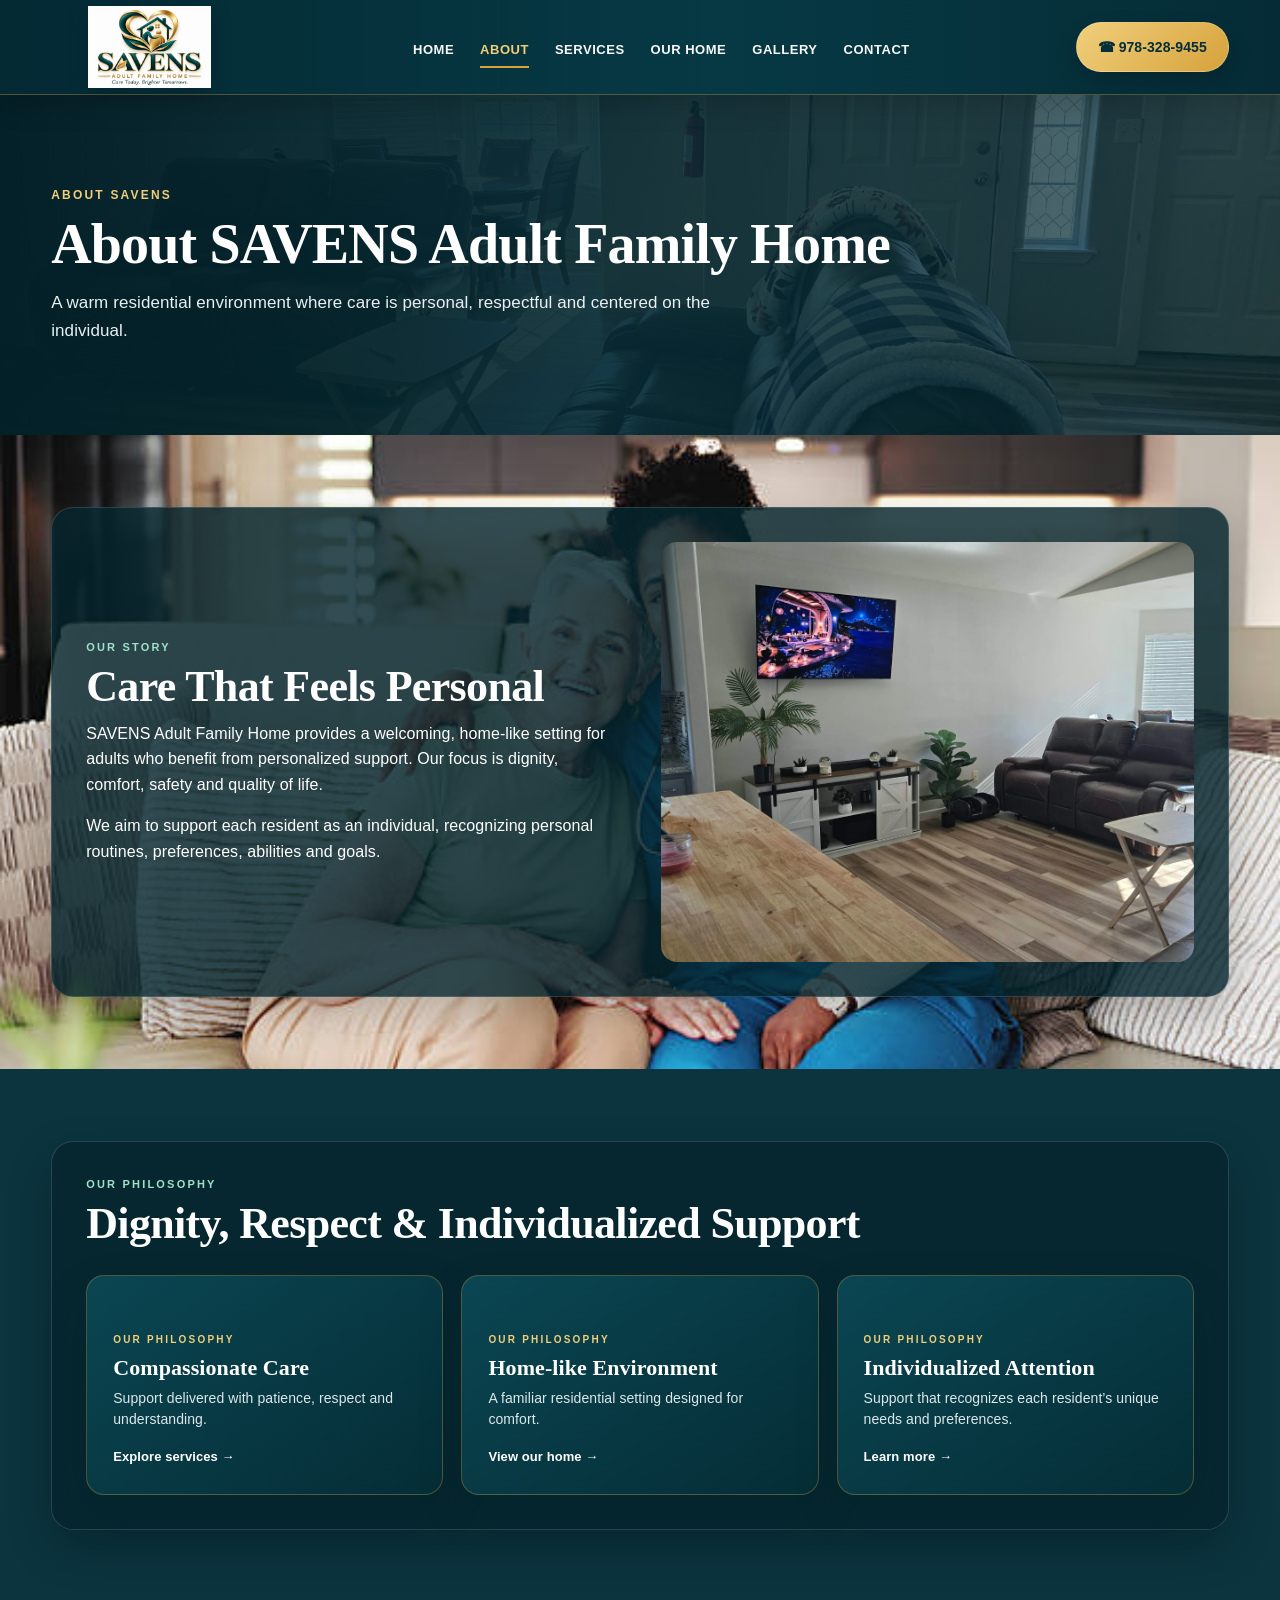
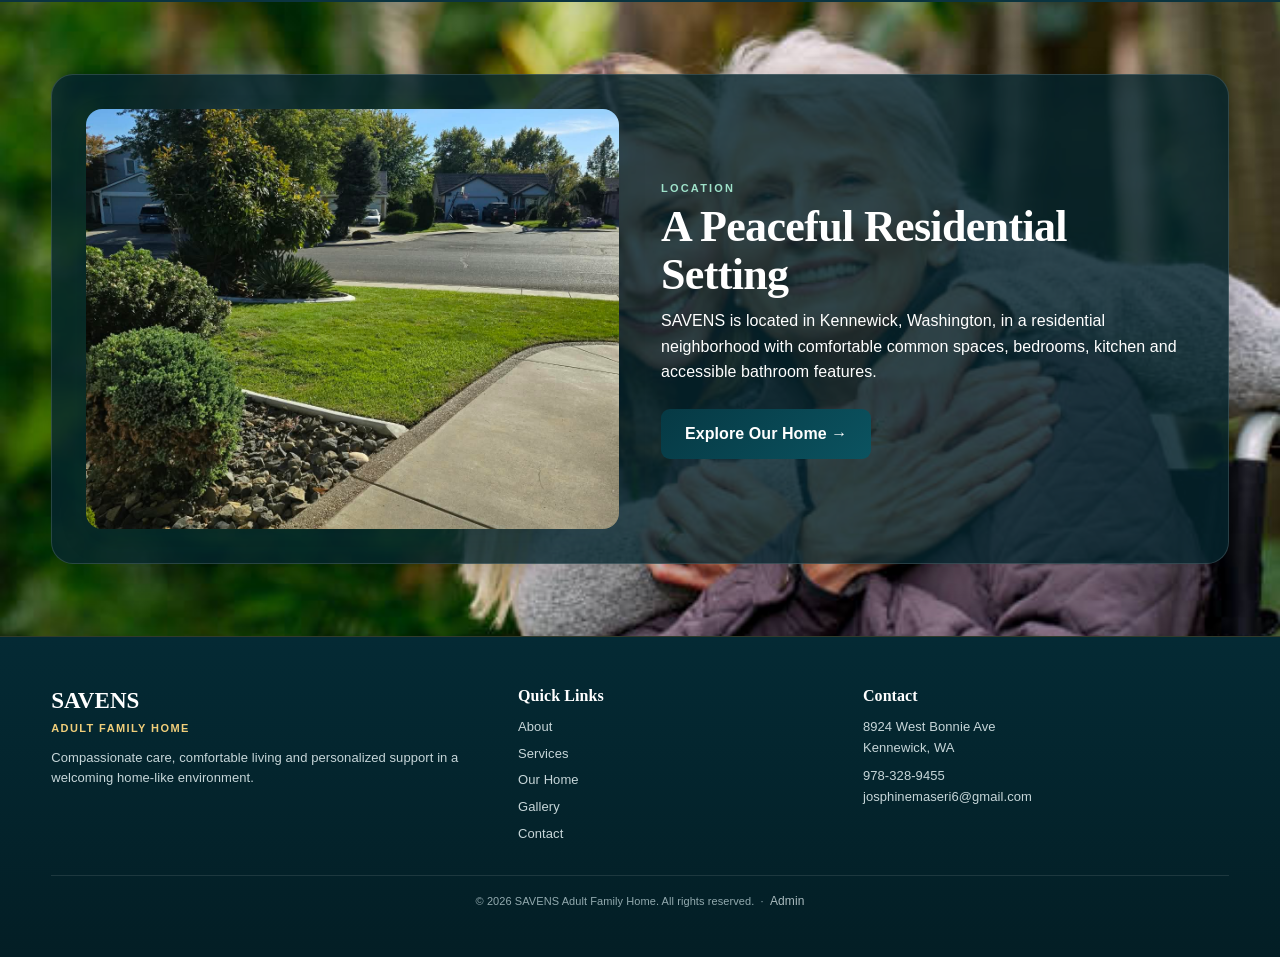
==== commit 13d340c2: "Add files via upload" ====
--- a/about.html
+++ b/about.html
@@ -2,7 +2,7 @@
       <img class="site-logo" src="images/savens-logo-premium.png" alt="SAVENS Adult Family Home">
     </a><button class="menu-btn" id="menuBtn" aria-label="Open menu">☰</button><nav class="main-nav" id="mainNav"><a href="index.html" class="">Home</a><a href="about.html" class="active">About</a><a href="services.html" class="">Services</a><a href="our-home.html" class="">Our Home</a><a href="gallery.html" class="">Gallery</a><a href="contact.html" class="">Contact</a></nav><a class="call-btn" href="tel:+19783289455">☎ 978-328-9455</a></div></header>
 <section class="page-hero"><img src="images/living-room-wide.jpg" alt="SAVENS living area"><div class="container"><div class="kicker">ABOUT SAVENS</div><h1>About SAVENS Adult Family Home</h1><p>A warm residential environment where care is personal, respectful and centered on the individual.</p></div></section>
-<section class="section clean-image-section" style="background-image:url('images/care-wheelchair.jpg');background-image:url('images/care-outdoor.jpg')" style="background-image:url('images/bg-home-about.jpg')"><div class="container grid-2"><div><div class="eyebrow">Our Story</div><h2>Care That Feels Personal</h2><p class="lead">SAVENS Adult Family Home provides a welcoming, home-like setting for adults who benefit from personalized support. Our focus is dignity, comfort, safety and quality of life.</p><p style="margin-top:16px;color:#65797f">We aim to support each resident as an individual, recognizing personal routines, preferences, abilities and goals.</p></div><div class="photo-card"><img src="images/living-room-main.jpg" alt="Living room"></div></div></section>
+<section class="section clean-image-section" style="background-image:url('images/bg-home-about.jpg')"><div class="container grid-2"><div><div class="eyebrow">Our Story</div><h2>Care That Feels Personal</h2><p class="lead">SAVENS Adult Family Home provides a welcoming, home-like setting for adults who benefit from personalized support. Our focus is dignity, comfort, safety and quality of life.</p><p style="margin-top:16px;color:#65797f">We aim to support each resident as an individual, recognizing personal routines, preferences, abilities and goals.</p></div><div class="photo-card"><img src="images/living-room-main.jpg" alt="Living room"></div></div></section>
 <section class="section section-soft clean-image-section" style="background-image:url('images/bg-about-philosophy.jpg')"><div class="container"><div class="eyebrow">Our Philosophy</div><h2>Dignity, Respect & Individualized Support</h2>
 
 <div class="reference-three-grid">
--- a/style.css
+++ b/style.css
@@ -1390,3 +1390,504 @@
     padding:17px !important;
   }
 }
+
+
+/* =========================================================
+   PREMIUM DARK HEADER — FINAL
+   Removes the white header strip and matches SAVENS palette.
+   ========================================================= */
+
+.site-header{
+  background:rgba(6,47,58,.98) !important;
+  border-bottom:1px solid rgba(214,154,40,.32) !important;
+  box-shadow:0 4px 18px rgba(0,0,0,.20) !important;
+  backdrop-filter:blur(8px);
+}
+
+.navbar{
+  min-height:86px !important;
+}
+
+/* Premium logo sits cleanly on dark header */
+.premium-brand{
+  display:flex;
+  align-items:center;
+}
+.site-logo{
+  width:190px !important;
+  max-height:76px;
+  object-fit:contain;
+}
+
+/* Desktop navigation */
+.main-nav a{
+  color:#ffffff !important;
+  font-weight:800;
+}
+.main-nav a:hover{
+  color:#f0bd50 !important;
+}
+.main-nav a:after{
+  background:#d69a28 !important;
+}
+.main-nav a.active{
+  color:#f0bd50 !important;
+}
+
+/* Gold phone button */
+.call-btn{
+  background:linear-gradient(135deg,#f4c75e,#d99b28) !important;
+  color:#073843 !important;
+  border:1px solid rgba(255,255,255,.20);
+  box-shadow:0 6px 16px rgba(0,0,0,.18);
+}
+.call-btn:hover{
+  filter:brightness(1.05);
+  transform:translateY(-1px);
+}
+
+/* Mobile menu button */
+.menu-btn{
+  color:#ffffff !important;
+}
+
+/* Mobile/tablet dropdown stays dark, not white */
+@media(max-width:980px){
+  .main-nav{
+    background:#073843 !important;
+    border-top:1px solid rgba(214,154,40,.28);
+  }
+
+  .main-nav a{
+    color:#ffffff !important;
+    border-bottom:1px solid rgba(255,255,255,.10) !important;
+  }
+
+  .main-nav a:hover,
+  .main-nav a.active{
+    color:#f0bd50 !important;
+    background:rgba(255,255,255,.04);
+  }
+
+  .site-logo{
+    width:160px !important;
+    max-height:66px;
+  }
+}
+
+/* Android / small screens */
+@media(max-width:640px){
+  .navbar{
+    min-height:72px !important;
+  }
+
+  .site-logo{
+    width:138px !important;
+    max-height:58px;
+  }
+
+  .menu-btn{
+    width:46px;
+    height:46px;
+    border:1px solid rgba(214,154,40,.35);
+    border-radius:10px;
+    background:rgba(255,255,255,.04);
+  }
+}
+
+@media(max-width:380px){
+  .site-logo{
+    width:122px !important;
+  }
+}
+
+
+/* =========================================================
+   MOBILE DISTINCT-LAYOUT PASS
+   Keeps each section visually different on Android instead
+   of turning the whole site into one repetitive vertical stack.
+   ========================================================= */
+
+@media (max-width: 640px){
+
+  /* SERVICES: horizontal swipe cards */
+  .reference-service-grid{
+    display:flex !important;
+    overflow-x:auto !important;
+    gap:14px !important;
+    scroll-snap-type:x mandatory;
+    padding:4px 4px 14px !important;
+    margin-left:-4px;
+    margin-right:-4px;
+    scrollbar-width:none;
+  }
+  .reference-service-grid::-webkit-scrollbar{display:none}
+  .reference-service-card{
+    flex:0 0 84vw !important;
+    max-width:360px;
+    min-height:220px !important;
+    scroll-snap-align:start;
+    padding:24px 58px 24px 22px !important;
+  }
+
+  /* WHY CHOOSE SAVENS: compact 2 x 2 cards */
+  .reference-why-grid{
+    display:grid !important;
+    grid-template-columns:repeat(2,minmax(0,1fr)) !important;
+    gap:10px !important;
+  }
+  .reference-why-card{
+    min-height:190px !important;
+    padding:18px !important;
+  }
+  .reference-why-card h3{font-size:17px !important}
+  .reference-why-card p{
+    font-size:12px !important;
+    line-height:1.4 !important;
+  }
+  .reference-link{
+    font-size:11px !important;
+    margin-top:12px !important;
+  }
+  .reference-kicker{
+    font-size:8px !important;
+    letter-spacing:1px !important;
+  }
+
+  /* OUR HOME: swipeable photo strip */
+  .preview-grid{
+    display:flex !important;
+    overflow-x:auto !important;
+    gap:12px !important;
+    scroll-snap-type:x mandatory;
+    padding-bottom:12px;
+    scrollbar-width:none;
+  }
+  .preview-grid::-webkit-scrollbar{display:none}
+  .preview-grid figure{
+    flex:0 0 76vw !important;
+    max-width:310px;
+    scroll-snap-align:start;
+  }
+  .preview-grid img{height:225px !important}
+
+  /* ABOUT: image + text stacked as a different layout */
+  .about-grid,
+  .grid-2{
+    display:grid !important;
+    grid-template-columns:1fr !important;
+    gap:20px !important;
+  }
+  .about-grid .photo-card,
+  .grid-2 .photo-card{
+    order:-1;
+  }
+
+  /* PHILOSOPHY / room cards: horizontal swipe */
+  .reference-three-grid{
+    display:flex !important;
+    overflow-x:auto !important;
+    gap:12px !important;
+    scroll-snap-type:x mandatory;
+    padding-bottom:12px;
+    scrollbar-width:none;
+  }
+  .reference-three-grid::-webkit-scrollbar{display:none}
+  .reference-three-grid .reference-why-card{
+    flex:0 0 82vw !important;
+    max-width:340px;
+    min-height:200px !important;
+    scroll-snap-align:start;
+  }
+
+  /* SERVICES page detailed cards: swipe horizontally */
+  .services-photo-grid{
+    display:flex !important;
+    overflow-x:auto !important;
+    gap:14px !important;
+    scroll-snap-type:x mandatory;
+    padding-bottom:12px;
+    scrollbar-width:none;
+  }
+  .services-photo-grid::-webkit-scrollbar{display:none}
+  .service-feature-card{
+    flex:0 0 84vw !important;
+    max-width:360px;
+    min-height:360px !important;
+    scroll-snap-align:start;
+  }
+
+  /* CONTACT: separate details and form blocks */
+  .contact-wrap{
+    display:block !important;
+  }
+  .contact-info{
+    border-radius:0 0 22px 22px;
+  }
+  .contact-form{
+    margin-top:0;
+    border-radius:22px 22px 0 0;
+  }
+
+  /* Section spacing */
+  .section{padding:38px 0 !important}
+  .section .container{width:92% !important}
+  .clean-image-section > .container{padding:20px !important}
+
+  /* HERO remains a standalone strong layout */
+  .hero{min-height:620px !important}
+  .hero-copy{padding:250px 0 38px !important}
+}
+
+/* Very small Android phones */
+@media (max-width: 390px){
+  .reference-why-grid{
+    grid-template-columns:1fr !important;
+  }
+  .reference-why-card{
+    min-height:165px !important;
+  }
+}
+
+
+/* ===== Distinct service layouts ===== */
+select{width:100%;padding:12px;border:1px solid #d5e1de;border-radius:6px;background:#fff;font:inherit}
+.services-distinct{position:relative}
+.services-distinct:before{
+  content:"";
+  position:absolute;
+  inset:0;
+  background:linear-gradient(180deg,rgba(244,249,247,.88),rgba(239,246,243,.92));
+  pointer-events:none;
+}
+.services-distinct > .container{position:relative;z-index:1}
+.service-story{
+  display:grid;
+  grid-template-columns:1.05fr .95fr;
+  gap:0;
+  overflow:hidden;
+  border-radius:26px;
+  margin-top:28px;
+  box-shadow:0 18px 42px rgba(8,42,50,.10);
+  border:1px solid rgba(14,64,76,.08);
+  background:#fff;
+}
+.service-story--reverse{grid-template-columns:.95fr 1.05fr}
+.service-story--reverse .service-story-media{order:2}
+.service-story--reverse .service-story-copy{order:1}
+.service-story-media{min-height:380px;background:#dbe9e4}
+.service-story-media img{width:100%;height:100%;object-fit:cover}
+.service-story-copy{padding:36px 38px;display:flex;flex-direction:column;justify-content:center}
+.story-kicker{display:inline-block;margin-bottom:12px;color:var(--gold);font-size:11px;font-weight:900;letter-spacing:2px;text-transform:uppercase}
+.service-story h3{font-size:36px;line-height:1.06;margin-bottom:14px;color:var(--navy);font-family:Georgia,serif}
+.service-story p{font-size:16px;color:#496168;max-width:56ch}
+.service-points{list-style:none;margin:18px 0 24px;padding:0;display:grid;gap:10px}
+.service-points li{position:relative;padding-left:24px;color:#29464f;font-weight:600}
+.service-points li:before{content:"✓";position:absolute;left:0;top:0;color:var(--teal);font-weight:900}
+.service-points--two{grid-template-columns:1fr 1fr;gap:12px 18px}
+.service-mini-grid{display:grid;grid-template-columns:repeat(3,1fr);gap:14px;margin:20px 0 24px}
+.service-mini-grid div{background:rgba(255,255,255,.08);border:1px solid rgba(255,255,255,.12);border-radius:16px;padding:16px}
+.service-mini-grid strong{display:block;color:#fff;font-size:16px;margin-bottom:4px}
+.service-mini-grid span{display:block;color:#cfe2e5;font-size:13px;line-height:1.45}
+.service-note{margin:18px 0 20px;padding:16px 18px;border-left:4px solid var(--gold);background:#f7fbf9;border-radius:0 12px 12px 0}
+.story-link{display:inline-block;margin-top:10px;font-weight:800;color:var(--teal)}
+.btn-outline-dark{display:inline-flex;align-items:center;justify-content:center;min-height:48px;padding:12px 24px;border-radius:9px;font-weight:800;background:transparent;color:#fff;border:2px solid rgba(255,255,255,.86);width:max-content}
+.service-story--dark{background:linear-gradient(135deg,var(--navy) 0%, #0d5666 100%);border-color:rgba(255,255,255,.08)}
+.service-story--dark h3,.service-story--dark p{color:#fff}
+.service-story--dark p{color:#ddebef}
+.service-story--soft{background:linear-gradient(135deg,#ffffff 0%, #f5faf8 100%)}
+.service-story--accent{background:linear-gradient(135deg,#fcf8ee 0%, #ffffff 100%)}
+.support-summary{display:flex;align-items:center;justify-content:space-between;gap:24px}
+.support-summary .lead{max-width:760px}
+
+@media(max-width:900px){
+  .service-story,
+  .service-story--reverse{grid-template-columns:1fr}
+  .service-story--reverse .service-story-media,
+  .service-story--reverse .service-story-copy{order:initial}
+  .service-story-media{min-height:280px}
+  .service-story-copy{padding:28px 24px}
+  .service-story h3{font-size:30px}
+  .service-mini-grid{grid-template-columns:1fr}
+  .support-summary{display:block}
+  .support-summary .btn{margin-top:18px}
+}
+@media(max-width:560px){
+  .services-distinct{overflow:hidden}
+  .service-story{border-radius:20px}
+  .service-story-media{min-height:230px}
+  .service-story-copy{padding:22px 18px}
+  .service-story h3{font-size:25px}
+  .service-story p{font-size:15px}
+  .service-points--two{grid-template-columns:1fr}
+}
+
+
+/* =========================================================
+   SAVENS EXECUTIVE PREMIUM DESIGN SYSTEM
+   Sophisticated private-residence aesthetic. No official-government branding.
+   ========================================================= */
+:root{
+  --executive-ink:#041f27;
+  --executive-teal:#063944;
+  --executive-teal-2:#0a4b58;
+  --executive-gold:#d6a23b;
+  --executive-gold-soft:#f0ce7a;
+  --executive-ivory:#f8f5ee;
+  --executive-sage:#e8f0ec;
+  --executive-line:rgba(214,162,59,.32);
+  --executive-shadow:0 24px 60px rgba(3,28,34,.16);
+}
+
+body{
+  background:var(--executive-ivory);
+  color:#19373f;
+  letter-spacing:.005em;
+}
+
+/* Header */
+.site-header{
+  background:linear-gradient(90deg,#042a34 0%,#063944 56%,#052c36 100%) !important;
+  border-bottom:1px solid rgba(214,162,59,.36) !important;
+  box-shadow:0 8px 28px rgba(0,0,0,.18) !important;
+}
+.navbar{min-height:94px !important}
+.site-logo{
+  width:196px !important;
+  max-height:82px;
+  filter:drop-shadow(0 5px 10px rgba(0,0,0,.18));
+}
+.main-nav a{
+  color:#f7f8f6 !important;
+  font-size:13px !important;
+  letter-spacing:.04em;
+  text-transform:uppercase;
+}
+.main-nav a:hover,.main-nav a.active{color:var(--executive-gold-soft)!important}
+.main-nav a:after{background:var(--executive-gold)!important}
+.call-btn{
+  background:linear-gradient(135deg,#f1cf7c,#d6a23b) !important;
+  color:#052f38 !important;
+  border-radius:999px !important;
+  padding:13px 21px !important;
+  box-shadow:0 10px 22px rgba(0,0,0,.18);
+}
+
+/* Hero & page hero */
+.hero,.page-hero{background:#082f39}
+.hero:after{
+  background:linear-gradient(90deg,rgba(3,31,39,.98) 0%,rgba(4,39,48,.92) 35%,rgba(4,39,48,.48) 62%,rgba(4,39,48,.08) 100%) !important;
+}
+.page-hero:after{
+  background:linear-gradient(90deg,rgba(3,31,39,.98),rgba(4,39,48,.78),rgba(4,39,48,.28)) !important;
+}
+.kicker,.eyebrow,.story-kicker,.reference-kicker,.service-label{
+  color:var(--executive-gold-soft) !important;
+  letter-spacing:2.2px !important;
+}
+.hero h1,.page-hero h1,h2,.service-story h3{
+  font-family:Georgia,'Times New Roman',serif !important;
+  letter-spacing:-.015em;
+}
+.hero h1 em{color:var(--executive-gold-soft)!important}
+
+/* Sections */
+.section{padding:88px 0}
+.section-soft{background:#eef3f0 !important}
+.section-cream{background:#f8f4ea !important}
+h2{color:var(--executive-teal);font-size:44px}
+.lead{color:#557077;max-width:760px}
+
+/* Executive card system */
+.reference-service-card,.reference-why-card,.service-feature-card,.premium-card{
+  border:1px solid var(--executive-line) !important;
+  background:linear-gradient(145deg,#0a4652 0%,#052d36 100%) !important;
+  box-shadow:0 18px 44px rgba(3,30,36,.18) !important;
+  transition:transform .25s ease,box-shadow .25s ease,border-color .25s ease !important;
+}
+.reference-service-card:hover,.reference-why-card:hover,.service-feature-card:hover,.premium-card:hover{
+  transform:translateY(-6px) !important;
+  border-color:rgba(240,206,122,.76) !important;
+  box-shadow:0 28px 58px rgba(3,30,36,.24) !important;
+}
+.reference-service-card h3,.reference-why-card h3,.service-feature-card h3{font-family:Georgia,'Times New Roman',serif}
+.reference-arrow{border-color:var(--executive-gold)!important;color:var(--executive-gold-soft)!important}
+
+/* Distinct service stories */
+.services-distinct:before{
+  background:linear-gradient(180deg,rgba(247,249,247,.88),rgba(238,244,241,.92)) !important;
+}
+.service-story{
+  border-radius:28px !important;
+  box-shadow:var(--executive-shadow) !important;
+  border:1px solid rgba(214,162,59,.2) !important;
+}
+.service-story-copy{padding:44px 46px !important}
+.service-story h3{font-size:40px !important;color:var(--executive-teal)!important}
+.service-story--dark{
+  background:linear-gradient(135deg,#04333e 0%,#075160 100%) !important;
+}
+.service-story--dark h3{color:#fff!important}
+.service-story--accent{background:linear-gradient(135deg,#fbf4e5,#fffdf8)!important}
+.service-story--soft{background:linear-gradient(135deg,#ffffff,#f3f8f5)!important}
+.service-story-media{min-height:420px}
+.service-story-media img{transition:transform .45s ease}
+.service-story:hover .service-story-media img{transform:scale(1.035)}
+.premium-clickable{cursor:pointer}
+.premium-clickable:focus-visible{outline:3px solid var(--executive-gold-soft);outline-offset:4px}
+.service-mini-grid div{border-color:rgba(240,206,122,.18)!important;background:rgba(255,255,255,.07)!important}
+.service-points li:before{color:var(--executive-gold)!important}
+.btn-gold,.service-button,.direct-email-button{
+  background:linear-gradient(135deg,#f1cf7c,#d6a23b)!important;
+  color:#082f39!important;
+  border:0!important;
+  box-shadow:0 9px 20px rgba(77,53,9,.14);
+}
+.btn-dark{background:linear-gradient(135deg,#063944,#0b5360)!important}
+
+/* Home/gallery image polish */
+.preview-grid figure,.photo-grid figure{
+  border-radius:18px !important;
+  overflow:hidden;
+  box-shadow:0 16px 34px rgba(3,30,36,.13);
+  border:1px solid rgba(214,162,59,.18);
+}
+.preview-grid img,.photo-grid img{transition:transform .35s ease}
+.preview-grid figure:hover img,.photo-grid figure:hover img{transform:scale(1.035)}
+
+/* Contact */
+.contact-info{background:linear-gradient(145deg,#063944,#0a4b58)!important}
+.contact-form{background:#f6f8f5!important}
+.contact-form input,.contact-form textarea,.contact-form select{
+  border:1px solid #cddbd6!important;
+  border-radius:10px!important;
+  min-height:50px;
+}
+.contact-form textarea{min-height:150px}
+.map{border-radius:18px!important;box-shadow:0 16px 38px rgba(3,30,36,.12)}
+
+/* Footer */
+footer{
+  background:linear-gradient(180deg,#042a34,#031e25)!important;
+  border-top:1px solid rgba(214,162,59,.22);
+  padding:46px 0!important;
+}
+footer .accent{color:var(--executive-gold-soft)!important}
+
+/* Mobile executive refinements */
+@media(max-width:980px){
+  .main-nav{background:#052f38!important}
+  .main-nav a{letter-spacing:.02em;text-transform:none}
+}
+@media(max-width:640px){
+  .navbar{min-height:78px!important}
+  .site-logo{width:148px!important;max-height:64px}
+  .section{padding:54px 0!important}
+  h2{font-size:32px!important}
+  .hero h1,.page-hero h1{font-size:38px!important}
+  .service-story-copy{padding:26px 20px!important}
+  .service-story h3{font-size:28px!important}
+  .service-story-media{min-height:250px}
+  .service-story{border-radius:20px!important}
+  .menu-btn{border-color:rgba(214,162,59,.5)!important;color:#fff!important}
+}
